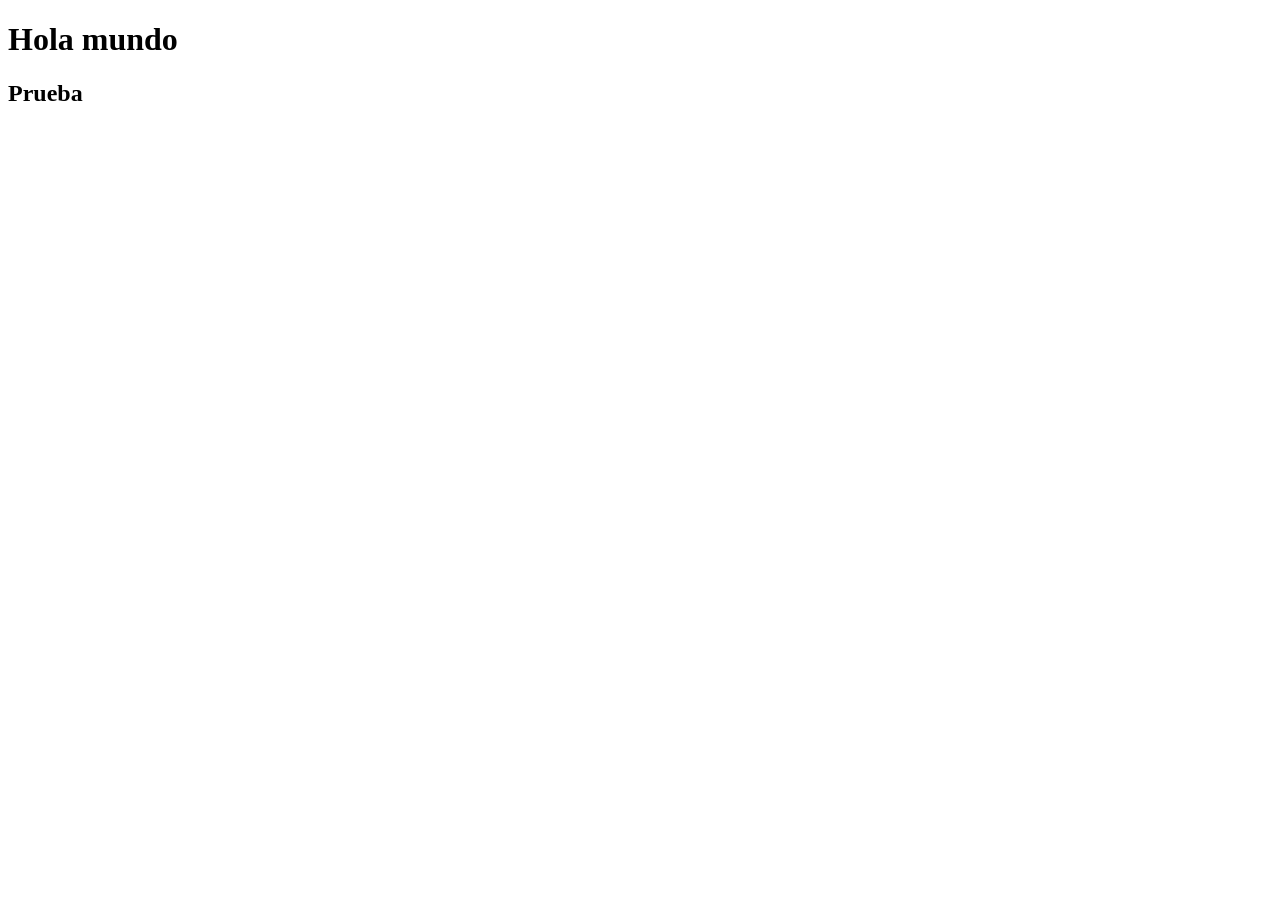
==== index.html @ 8907cee0 "Inicio: Prueba 1" ====
<!DOCTYPE html>
<html lang="en">
<head>
    <meta charset="UTF-8">
    <meta name="viewport" content="width=device-width, initial-scale=1.0">
    <title>Little Riders | Inicio</title>
</head>
<body>
    <h1>Hola mundo</h1>
    <h2>Prueba</h2>
</body>
</html>
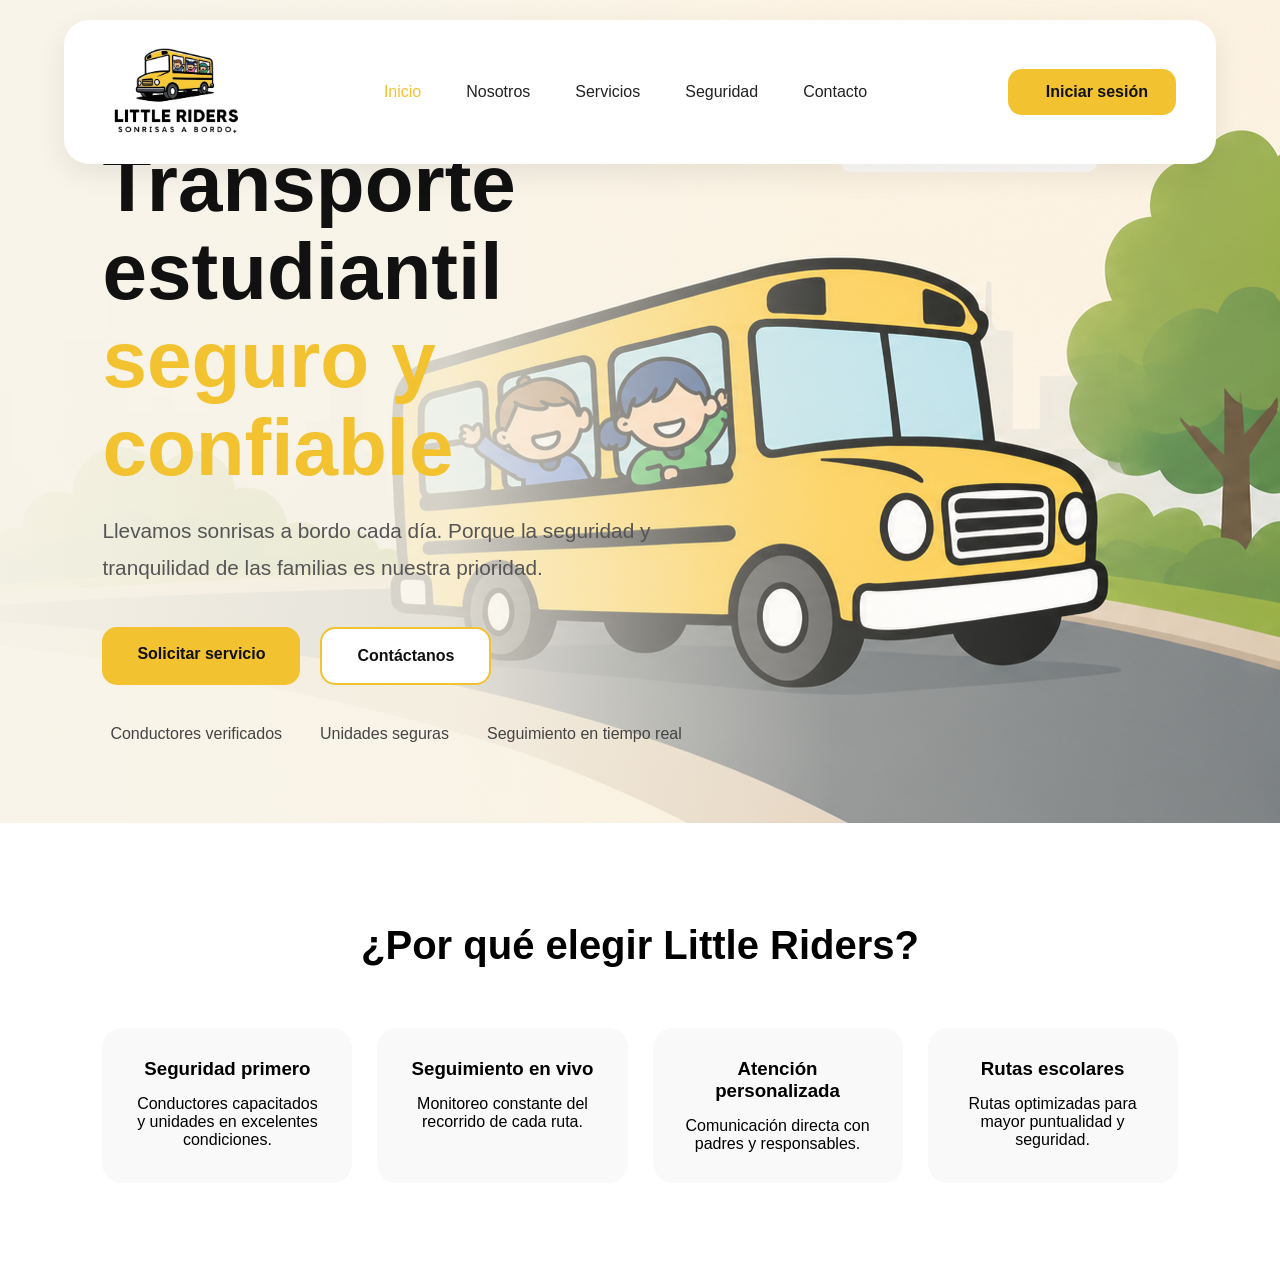
==== commit c8174777: "Prototipo Inicial: Se comienza a trabajar en la base del proyecto" ====
--- a/index.html
+++ b/index.html
@@ -1,12 +1,164 @@
 <!DOCTYPE html>
-<html lang="en">
+<html lang="es">
+
 <head>
     <meta charset="UTF-8">
     <meta name="viewport" content="width=device-width, initial-scale=1.0">
+
+    <meta name="description"
+        content="Little Riders es una aplicación web creada exclusivamente para que puedas acompañar a tus pequeños en cada ruta, directamente desde tu dispositivo.">
+    <meta name="keywords"
+        content="Transporte Costa Rica, Niños, transporte de niños, busetas de niños, microbus, transporte de estudiantes, estudiantes, escuelas, Little Riders">
+    <meta name="author" content="Little Riders">
+
+
+    <link rel="stylesheet" href="css/styleIndex.css">
     <title>Little Riders | Inicio</title>
 </head>
+
 <body>
-    <h1>Hola mundo</h1>
-    <h2>Prueba</h2>
+
+    <!-- HEADER - Parte Superior -->
+    <header>
+        <div class="logo">
+            <img src="img/logoPequeno.png" alt="Little Riders">
+        </div>
+
+        <nav>
+            <ul>
+                <li><a href="#" class="activo">Inicio</a></li>
+                <li><a href="#">Nosotros</a></li>
+                <li><a href="#">Servicios</a></li>
+                <li><a href="#">Seguridad</a></li>
+                <li><a href="#">Contacto</a></li>
+            </ul>
+        </nav>
+
+        <a href="login.html" class="btn-login">
+            <i class="fa-regular fa-user"></i>
+            Iniciar sesión
+        </a>
+
+    </header>
+
+
+    <!-- HERO - Parte Superior -->
+    <main>
+        <section class="hero">
+            <div class="hero-content">
+                <h1>
+                    Transporte estudiantil
+                    <span>seguro y confiable</span>
+                </h1>
+
+                <p>
+                    Llevamos sonrisas a bordo cada día.
+                    Porque la seguridad y tranquilidad
+                    de las familias es nuestra prioridad.
+                </p>
+
+                <div class="hero-buttons">
+                    <a href="#" class="btn-primary">
+                        Solicitar servicio
+                    </a>
+                    <a href="#" class="btn-secondary">
+                        Contáctanos
+                    </a>
+                </div>
+
+                <div class="hero-info">
+                    <span>
+                        <i class="fa-solid fa-shield"></i>
+                        Conductores verificados
+                    </span>
+
+                    <span>
+                        <i class="fa-solid fa-bus"></i>
+                        Unidades seguras
+                    </span>
+
+                    <span>
+                        <i class="fa-solid fa-location-dot"></i>
+                        Seguimiento en tiempo real
+                    </span>
+                </div>
+            </div>
+
+            <!-- HERO -->
+            
+
+        </section>
+
+        <!-- BENEFICIOS -->
+
+        <section class="features">
+
+            <h2>¿Por qué elegir Little Riders?</h2>
+
+            <div class="cards">
+
+                <div class="card">
+
+                    <i class="fa-solid fa-shield-halved"></i>
+
+                    <h3>Seguridad primero</h3>
+
+                    <p>
+                        Conductores capacitados y unidades
+                        en excelentes condiciones.
+                    </p>
+
+                </div>
+
+                <div class="card">
+
+                    <i class="fa-solid fa-location-dot"></i>
+
+                    <h3>Seguimiento en vivo</h3>
+
+                    <p>
+                        Monitoreo constante del recorrido
+                        de cada ruta.
+                    </p>
+
+                </div>
+
+                <div class="card">
+
+                    <i class="fa-solid fa-users"></i>
+
+                    <h3>Atención personalizada</h3>
+
+                    <p>
+                        Comunicación directa con padres
+                        y responsables.
+                    </p>
+
+                </div>
+
+                <div class="card">
+
+                    <i class="fa-solid fa-school"></i>
+
+                    <h3>Rutas escolares</h3>
+
+                    <p>
+                        Rutas optimizadas para mayor
+                        puntualidad y seguridad.
+                    </p>
+
+                </div>
+
+            </div>
+
+        </section>
+
+    </main>
+
+    <!-- FOOTER - PIE DE LA PAGINA -->
+    <footer>
+        <!-- contacto -->
+    </footer>
 </body>
+
 </html>
--- a/css/styleIndex.css
+++ b/css/styleIndex.css
@@ -0,0 +1,287 @@
+*{
+    margin:0;
+    padding:0;
+    box-sizing:border-box;
+}
+
+
+body{
+    font-family: "Poppins", sans-serif;
+    background:#f8f8f8;
+}
+
+html{
+    scroll-behavior:smooth;
+}
+
+
+
+/* =======================================
+HEADER - PARTE SUPERIOR
+========================================= */ 
+
+
+header{
+    position:fixed;
+
+    top:20px;
+    left:50%;
+
+    transform:translateX(-50%);
+
+    width:90%;
+    max-width:1400px;
+
+    background:white;
+
+    display:flex;
+    align-items:center;
+    justify-content:space-between;
+
+    padding:20px 40px;
+
+    border-radius:25px;
+
+    z-index:1000;
+
+    box-shadow:0 10px 30px rgba(0,0,0,.08);
+}
+
+.logo img{
+    height:100px;
+}
+
+nav ul{
+
+    display:flex;
+    list-style:none;
+    gap:45px;
+}
+
+nav a{
+
+    text-decoration:none;
+    color:#222;
+    font-weight:500;
+}
+
+.activo{
+
+    color:#f2c230;
+}
+
+
+.btn-login{
+
+    text-decoration:none;
+
+    background:#f2c230;
+
+    color:#111;
+
+    padding:14px 28px;
+
+    border-radius:14px;
+
+    font-weight:600;
+
+    display:flex;
+    align-items:center;
+    gap:10px;
+}
+
+/* =======================================
+HERO - PRIMERA VISTA
+========================================= */ 
+
+.hero{
+    min-height:80vh;
+    padding:140px 8% 80px;
+
+    background:
+        linear-gradient(
+            90deg,
+            rgba(248,244,233,0.96) 0%,
+            rgba(248,244,233,0.85) 35%,
+            rgba(248,244,233,0.25) 65%,
+            rgba(248,244,233,0.05) 100%
+        ),
+        url("../img/fondo1.png");
+
+    background-size: auto;
+    background-position:center right;
+    background-repeat:no-repeat;
+
+    display:flex;
+    align-items:center;
+}
+
+.hero-content{
+
+    max-width:600px;
+}
+
+.hero-content h1{
+
+    font-size:5rem;
+    line-height:1.1;
+
+    color:#111;
+
+    margin-bottom:20px;
+}
+
+.hero-content span{
+
+    display:block;
+
+    color:#f2c230;
+}
+
+.hero-content p{
+
+    font-size:1.3rem;
+    line-height:1.8;
+
+    color:#555;
+}
+
+.hero-buttons{
+
+    margin-top:40px;
+
+    display:flex;
+    gap:20px;
+}
+
+.btn-primary{
+
+    background:#f2c230;
+
+    color:#111;
+
+    text-decoration:none;
+
+    padding:18px 35px;
+
+    border-radius:15px;
+
+    font-weight:600;
+}
+
+.btn-secondary{
+
+    background:white;
+
+    border:2px solid #f2c230;
+
+    color:#111;
+
+    text-decoration:none;
+
+    padding:18px 35px;
+
+    border-radius:15px;
+
+    font-weight:600;
+}
+
+.hero-info{
+
+    margin-top:40px;
+
+    display:flex;
+    gap:30px;
+
+    flex-wrap:wrap;
+}
+
+.hero-info span{
+
+    display:flex;
+    align-items:center;
+    gap:8px;
+
+    color:#444;
+}
+
+
+.btn-primary,
+.btn-secondary,
+.btn-login{
+    transition: all .3s ease;
+}
+
+.btn-primary:hover,
+.btn-login:hover{
+    transform: translateY(-5px);
+    box-shadow: 0 12px 25px rgba(242,194,48,.45);
+    background:#ffd447;
+}
+
+.btn-secondary:hover{
+    transform: translateY(-5px);
+    background:#f2c230;
+    color:#111;
+    box-shadow: 0 12px 25px rgba(242,194,48,.35);
+}
+
+/* =======================================
+BENEFICIOS MAIN
+========================================= */ 
+
+.features{
+
+    background:white;
+
+    padding:100px 8%;
+}
+
+.features h2{
+
+    text-align:center;
+
+    font-size:2.5rem;
+
+    margin-bottom:60px;
+}
+
+.cards{
+
+    display:grid;
+
+    grid-template-columns:repeat(4,1fr);
+
+    gap:25px;
+}
+
+.card{
+
+    background:#f9f9f9;
+
+    border-radius:20px;
+
+    padding:30px;
+
+    text-align:center;
+}
+
+.card i{
+
+    font-size:2rem;
+
+    color:#f2c230;
+
+    margin-bottom:20px;
+}
+
+.card h3{
+
+    margin-bottom:15px;
+}
+
+
+
+/* =======================================
+TARJETAS BENE
+========================================= */ 
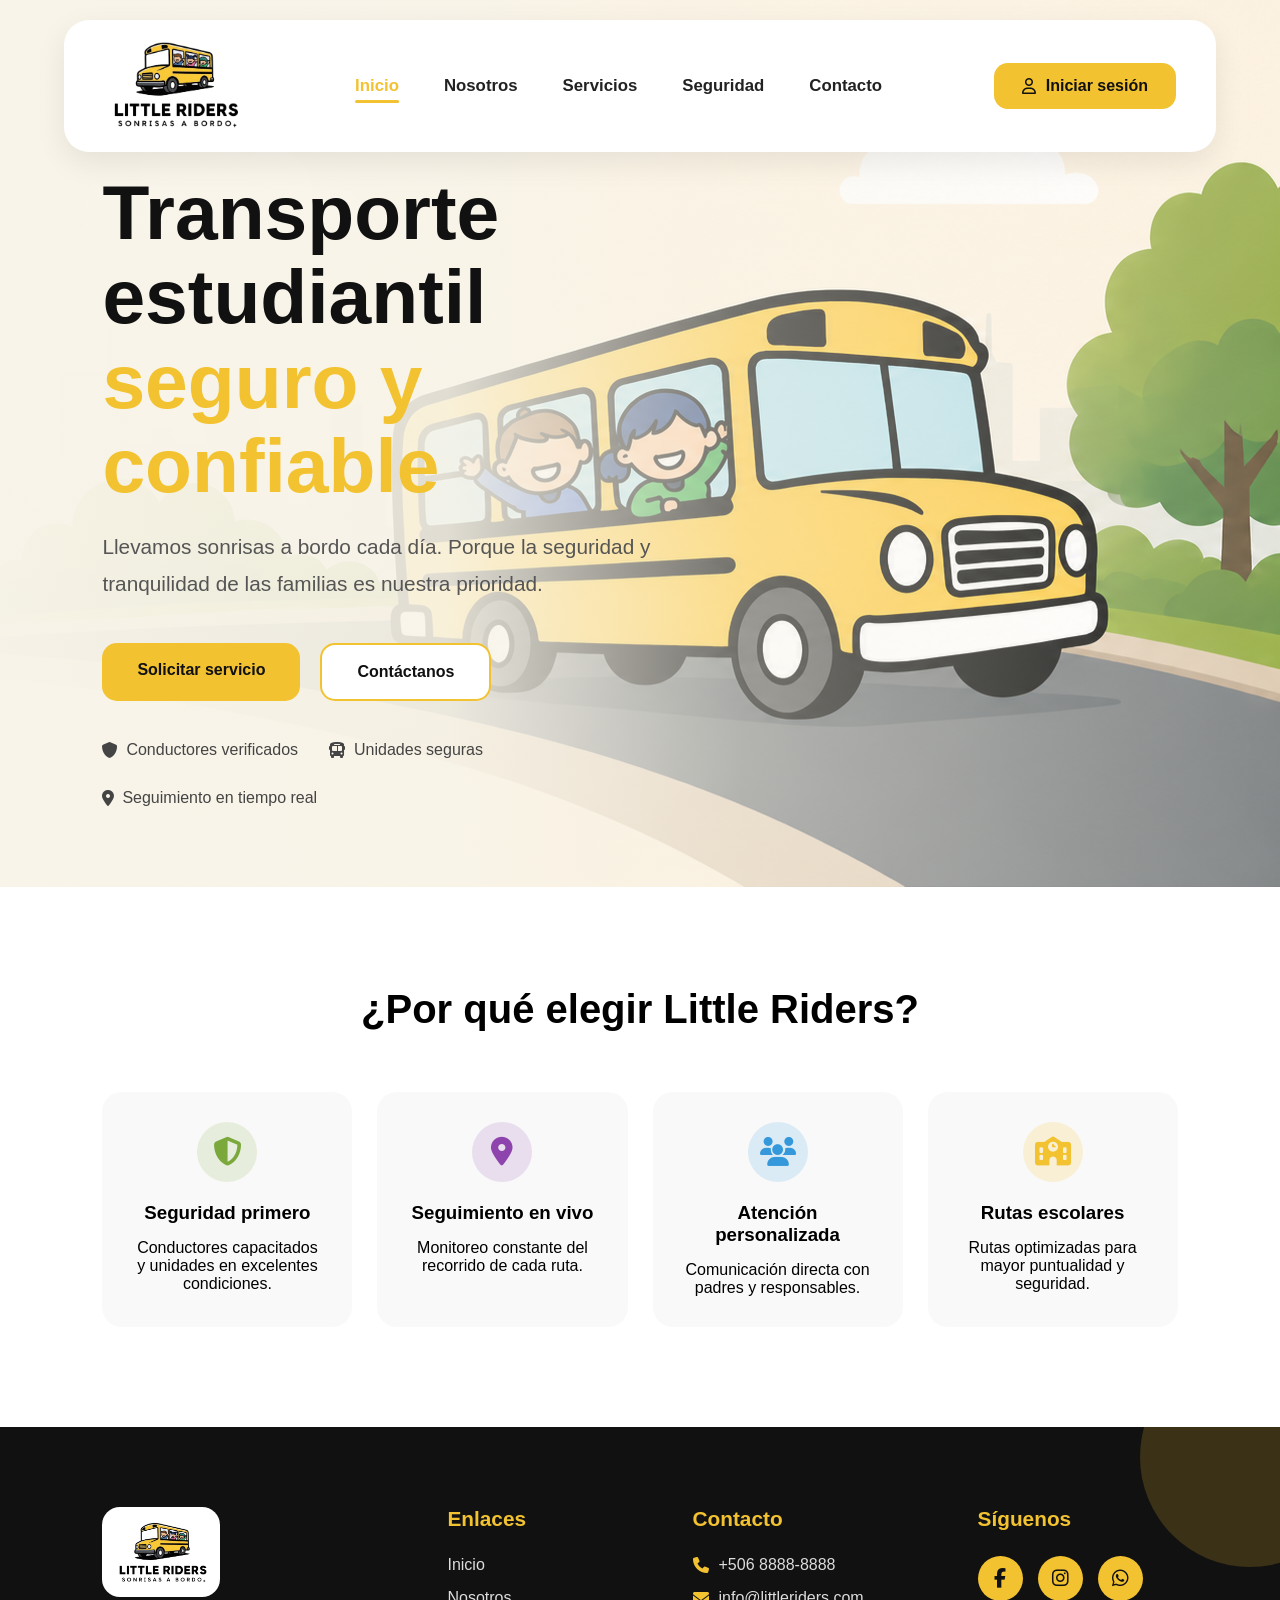
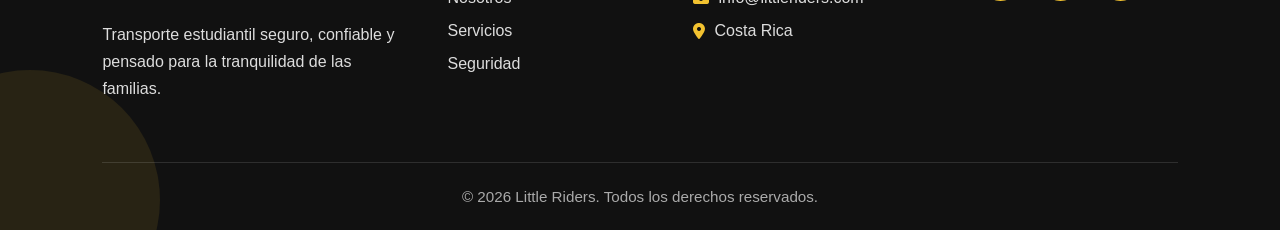
==== commit 1220b6aa: "Mejora Apariencia Inicio: Se hace una mejora de apariencia y se corrige el fondo." ====
--- a/index.html
+++ b/index.html
@@ -11,7 +11,7 @@
         content="Transporte Costa Rica, Niños, transporte de niños, busetas de niños, microbus, transporte de estudiantes, estudiantes, escuelas, Little Riders">
     <meta name="author" content="Little Riders">
 
-
+    <link rel="stylesheet" href="https://cdnjs.cloudflare.com/ajax/libs/font-awesome/6.5.1/css/all.min.css"> 
     <link rel="stylesheet" href="css/styleIndex.css">
     <title>Little Riders | Inicio</title>
 </head>
@@ -30,7 +30,7 @@
                 <li><a href="#">Nosotros</a></li>
                 <li><a href="#">Servicios</a></li>
                 <li><a href="#">Seguridad</a></li>
-                <li><a href="#">Contacto</a></li>
+                <li><a href="#contacto">Contacto</a></li>
             </ul>
         </nav>
 
@@ -61,7 +61,7 @@
                     <a href="#" class="btn-primary">
                         Solicitar servicio
                     </a>
-                    <a href="#" class="btn-secondary">
+                    <a href="#contacto" class="btn-secondary">
                         Contáctanos
                     </a>
                 </div>
@@ -82,14 +82,12 @@
                         Seguimiento en tiempo real
                     </span>
                 </div>
-            </div>
-
-            <!-- HERO -->
-            
-
+            </div> 
         </section>
 
-        <!-- BENEFICIOS -->
+
+
+        <!-- BENEFICIOS - COMO FUNCIONA -->
 
         <section class="features">
 
@@ -156,9 +154,76 @@
     </main>
 
     <!-- FOOTER - PIE DE LA PAGINA -->
-    <footer>
-        <!-- contacto -->
+    <footer class="footer" id="contacto">
+
+        <div class="footer-content">
+
+            <div class="footer-col footer-brand">
+                <img src="img/logoPequeno.png" alt="Little Riders">
+
+                <p>
+                    Transporte estudiantil seguro, confiable y pensado
+                    para la tranquilidad de las familias.
+                </p>
+            </div>
+
+            <div class="footer-col">
+                <h3>Enlaces</h3>
+
+                <ul>
+                    <li><a href="#">Inicio</a></li>
+                    <li><a href="#">Nosotros</a></li>
+                    <li><a href="#">Servicios</a></li>
+                    <li><a href="#">Seguridad</a></li>
+                </ul>
+            </div>
+
+            <div class="footer-col">
+                <h3>Contacto</h3>
+
+                <ul>
+                    <li>
+                        <i class="fa-solid fa-phone"></i>
+                        +506 8888-8888
+                    </li>
+
+                    <li>
+                        <i class="fa-solid fa-envelope"></i>
+                        info@littleriders.com
+                    </li>
+
+                    <li>
+                        <i class="fa-solid fa-location-dot"></i>
+                        Costa Rica
+                    </li>
+                </ul>
+            </div>
+
+            <div class="footer-col">
+                <h3>Síguenos</h3>
+
+                <div class="social-links">
+                    <a href="#">
+                        <i class="fa-brands fa-facebook-f"></i>
+                    </a>
+
+                    <a href="#">
+                        <i class="fa-brands fa-instagram"></i>
+                    </a>
+
+                    <a href="#">
+                        <i class="fa-brands fa-whatsapp"></i>
+                    </a>
+                </div>
+            </div>
+        </div>
+        <div class="footer-bottom">
+            <p>
+                © 2026 Little Riders. Todos los derechos reservados.
+            </p>
+        </div>
     </footer>
+
 </body>
 
 </html>
--- a/css/styleIndex.css
+++ b/css/styleIndex.css
@@ -1,3 +1,7 @@
+/* =======================================
+SISTEMA
+========================================= */ 
+
 *{
     margin:0;
     padding:0;
@@ -38,7 +42,7 @@
     align-items:center;
     justify-content:space-between;
 
-    padding:20px 40px;
+    padding:14px 40px;
 
     border-radius:25px;
 
@@ -59,10 +63,29 @@
 }
 
 nav a{
-
+    position: relative;
     text-decoration:none;
     color:#222;
-    font-weight:500;
+    font-weight:600;
+    font-size: 1.05rem;
+    transition: color .3s ease;
+}
+
+nav a::after {
+    content: "";
+
+    position: absolute;
+    left: 50%;
+    bottom: -8px;
+
+    width: 0;
+    height: 3px;
+
+    background: #f2c230;
+    border-radius: 20px;
+
+    transform: translateX(-50%);
+    transition: width .3s ease;
 }
 
 .activo{
@@ -70,6 +93,21 @@
     color:#f2c230;
 }
 
+nav a:hover {
+    color: #f2c230;
+}
+
+nav a:hover::after {
+    width: 100%;
+}
+
+nav a.activo {
+    color: #f2c230;
+}
+
+nav a.activo::after {
+    width: 100%;
+}
 
 .btn-login{
 
@@ -94,36 +132,37 @@
 HERO - PRIMERA VISTA
 ========================================= */ 
 
-.hero{
-    min-height:80vh;
-    padding:140px 8% 80px;
+.hero {
+    min-height: 80vh;
+    padding: 170px 8% 80px;
 
     background:
         linear-gradient(
             90deg,
-            rgba(248,244,233,0.96) 0%,
-            rgba(248,244,233,0.85) 35%,
-            rgba(248,244,233,0.25) 65%,
-            rgba(248,244,233,0.05) 100%
+            rgba(248, 244, 233, 0.98) 0%,
+            rgba(248, 244, 233, 0.90) 35%,
+            rgba(248, 244, 233, 0.45) 58%,
+            rgba(248, 244, 233, 0.10) 100%
         ),
         url("../img/fondo1.png");
 
-    background-size: auto;
-    background-position:center right;
-    background-repeat:no-repeat;
-
-    display:flex;
-    align-items:center;
+    background-size: cover;
+    background-position: center right;
+    background-repeat: no-repeat;
+
+    display: flex;
+    align-items: center;
 }
 
 .hero-content{
-
-    max-width:600px;
+    max-width:620px;
+    position: relative;
+    z-index: 2;
 }
 
 .hero-content h1{
 
-    font-size:5rem;
+    font-size:4.8rem;
     line-height:1.1;
 
     color:#111;
@@ -144,6 +183,7 @@
     line-height:1.8;
 
     color:#555;
+    max-width: 560px;
 }
 
 .hero-buttons{
@@ -266,22 +306,251 @@
     text-align:center;
 }
 
+.card h3{
+
+    margin-bottom:15px;
+}
+
+/* 
+iconos de tarjetas de little riders
+*/ 
 .card i{
 
-    font-size:2rem;
-
-    color:#f2c230;
-
-    margin-bottom:20px;
-}
-
-.card h3{
-
-    margin-bottom:15px;
+    width: 60px;
+    height: 60px;
+
+    border-radius: 50%;
+
+    display: flex;
+    align-items: center;
+    justify-content: center;
+    
+    font-size: 1.8rem;
+    margin: 0 auto 20px;
+}
+
+.card:nth-child(1) i {
+    color: #7aa83b;
+    background: rgba(122, 168, 59, 0.15);
+}
+
+.card:nth-child(2) i {
+    color: #8e44ad;
+    background: rgba(142, 68, 173, 0.15);
+}
+
+.card:nth-child(3) i {
+    color: #3498db;
+    background: rgba(52, 152, 219, 0.15);
+}
+
+.card:nth-child(4) i {
+    color: #f2c230;
+    background: rgba(242, 194, 48, 0.18);
 }
 
 
 
 /* =======================================
-TARJETAS BENE
+FOOTER
 ========================================= */ 
+
+.footer {
+    background: #111;
+    color: white;
+
+    padding: 80px 8% 25px;
+
+    position: relative;
+    overflow: hidden;
+}
+
+.footer::before {
+    content: "";
+
+    position: absolute;
+    top: -80px;
+    right: -80px;
+
+    width: 220px;
+    height: 220px;
+
+    background: rgba(242, 194, 48, 0.18);
+
+    border-radius: 50%;
+}
+
+.footer::after {
+    content: "";
+
+    position: absolute;
+    bottom: -100px;
+    left: -100px;
+
+    width: 260px;
+    height: 260px;
+
+    background: rgba(242, 194, 48, 0.10);
+
+    border-radius: 50%;
+}
+
+.footer-content {
+    position: relative;
+    z-index: 2;
+
+    display: grid;
+    grid-template-columns: 1.5fr 1fr 1.2fr 1fr;
+
+    gap: 45px;
+}
+
+.footer-col h3 {
+    font-size: 1.3rem;
+
+    margin-bottom: 25px;
+
+    color: #f2c230;
+}
+
+.footer-brand img {
+    height: 90px;
+
+    background: white;
+
+    padding: 10px;
+
+    border-radius: 18px;
+
+    margin-bottom: 20px;
+}
+
+.footer-brand p {
+    color: #ddd;
+
+    line-height: 1.7;
+
+    max-width: 330px;
+}
+
+.footer-col ul {
+    list-style: none;
+}
+
+.footer-col ul li {
+    margin-bottom: 15px;
+
+    color: #ddd;
+
+    display: flex;
+    align-items: center;
+    gap: 10px;
+}
+
+.footer-col ul li i {
+    color: #f2c230;
+}
+
+.footer-col ul li a {
+    text-decoration: none;
+
+    color: #ddd;
+
+    transition: color .3s ease, padding-left .3s ease;
+}
+
+.footer-col ul li a:hover {
+    color: #f2c230;
+
+    padding-left: 8px;
+}
+
+
+/* 
+LINKS E ICONOS DE REDES SOCIALES
+*/ 
+
+.social-links {
+    display: flex;
+    gap: 15px;
+}
+
+.social-links a {
+    width: 45px;
+    height: 45px;
+
+    border-radius: 50%;
+
+    background: #f2c230;
+
+    color: #111;
+
+    display: flex;
+    align-items: center;
+    justify-content: center;
+
+    text-decoration: none;
+
+    font-size: 1.2rem;
+
+    transition: transform .3s ease, box-shadow .3s ease, background .3s ease;
+}
+
+.social-links a:hover {
+    transform: translateY(-6px);
+
+    background: #ffd447;
+
+    box-shadow: 0 12px 25px rgba(242, 194, 48, .35);
+}
+
+.footer-bottom {
+    position: relative;
+    z-index: 2;
+
+    margin-top: 60px;
+    padding-top: 25px;
+
+    border-top: 1px solid rgba(255,255,255,.12);
+
+    text-align: center;
+}
+
+.footer-bottom p {
+    color: #aaa;
+
+    font-size: .95rem;
+}
+
+/* 
+PARA QUE SEA RESPONSIVO
+*/ 
+
+@media (max-width: 1000px) {
+
+    .footer-content {
+        grid-template-columns: repeat(2, 1fr);
+    }
+
+}
+
+@media (max-width: 600px) {
+
+    .footer {
+        padding: 70px 6% 25px;
+    }
+
+    .footer-content {
+        grid-template-columns: 1fr;
+        gap: 35px;
+    }
+
+    .footer-brand img {
+        height: 75px;
+    }
+
+    .footer-col h3 {
+        margin-bottom: 18px;
+    }
+
+}
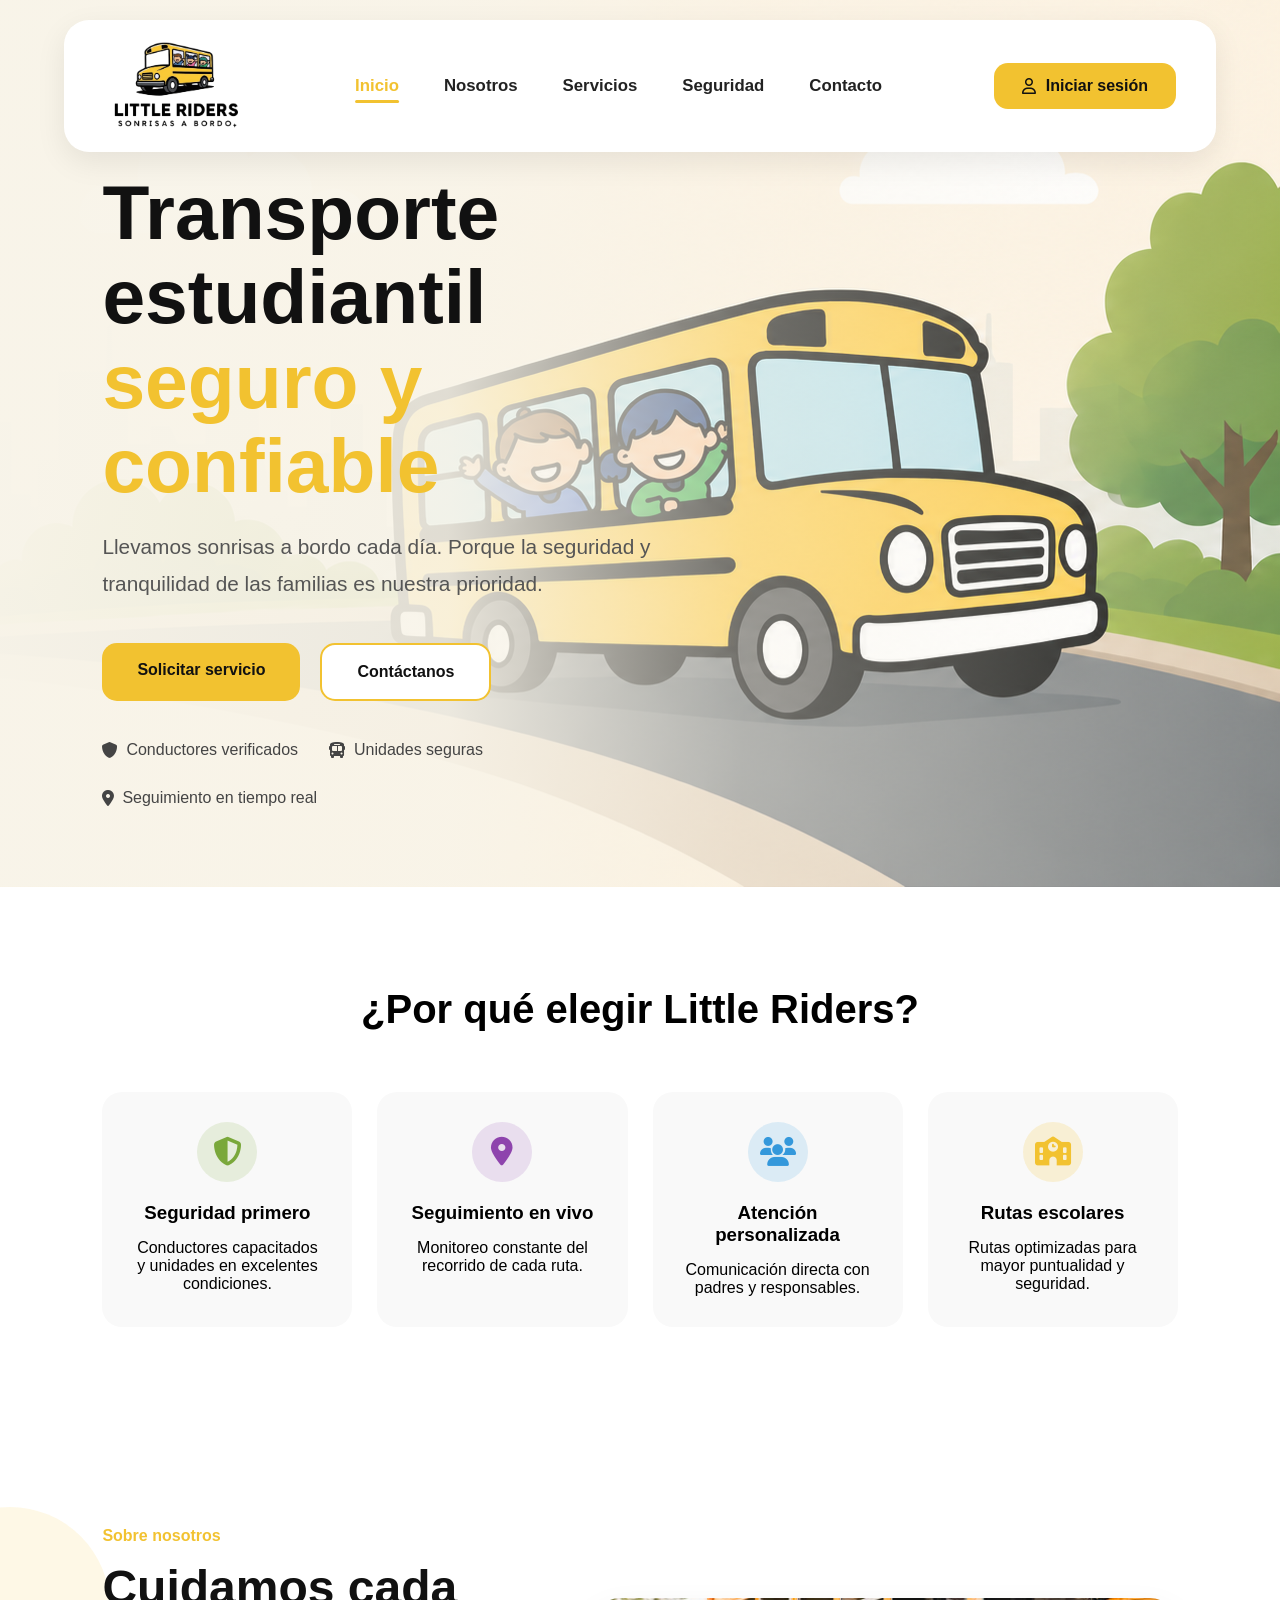
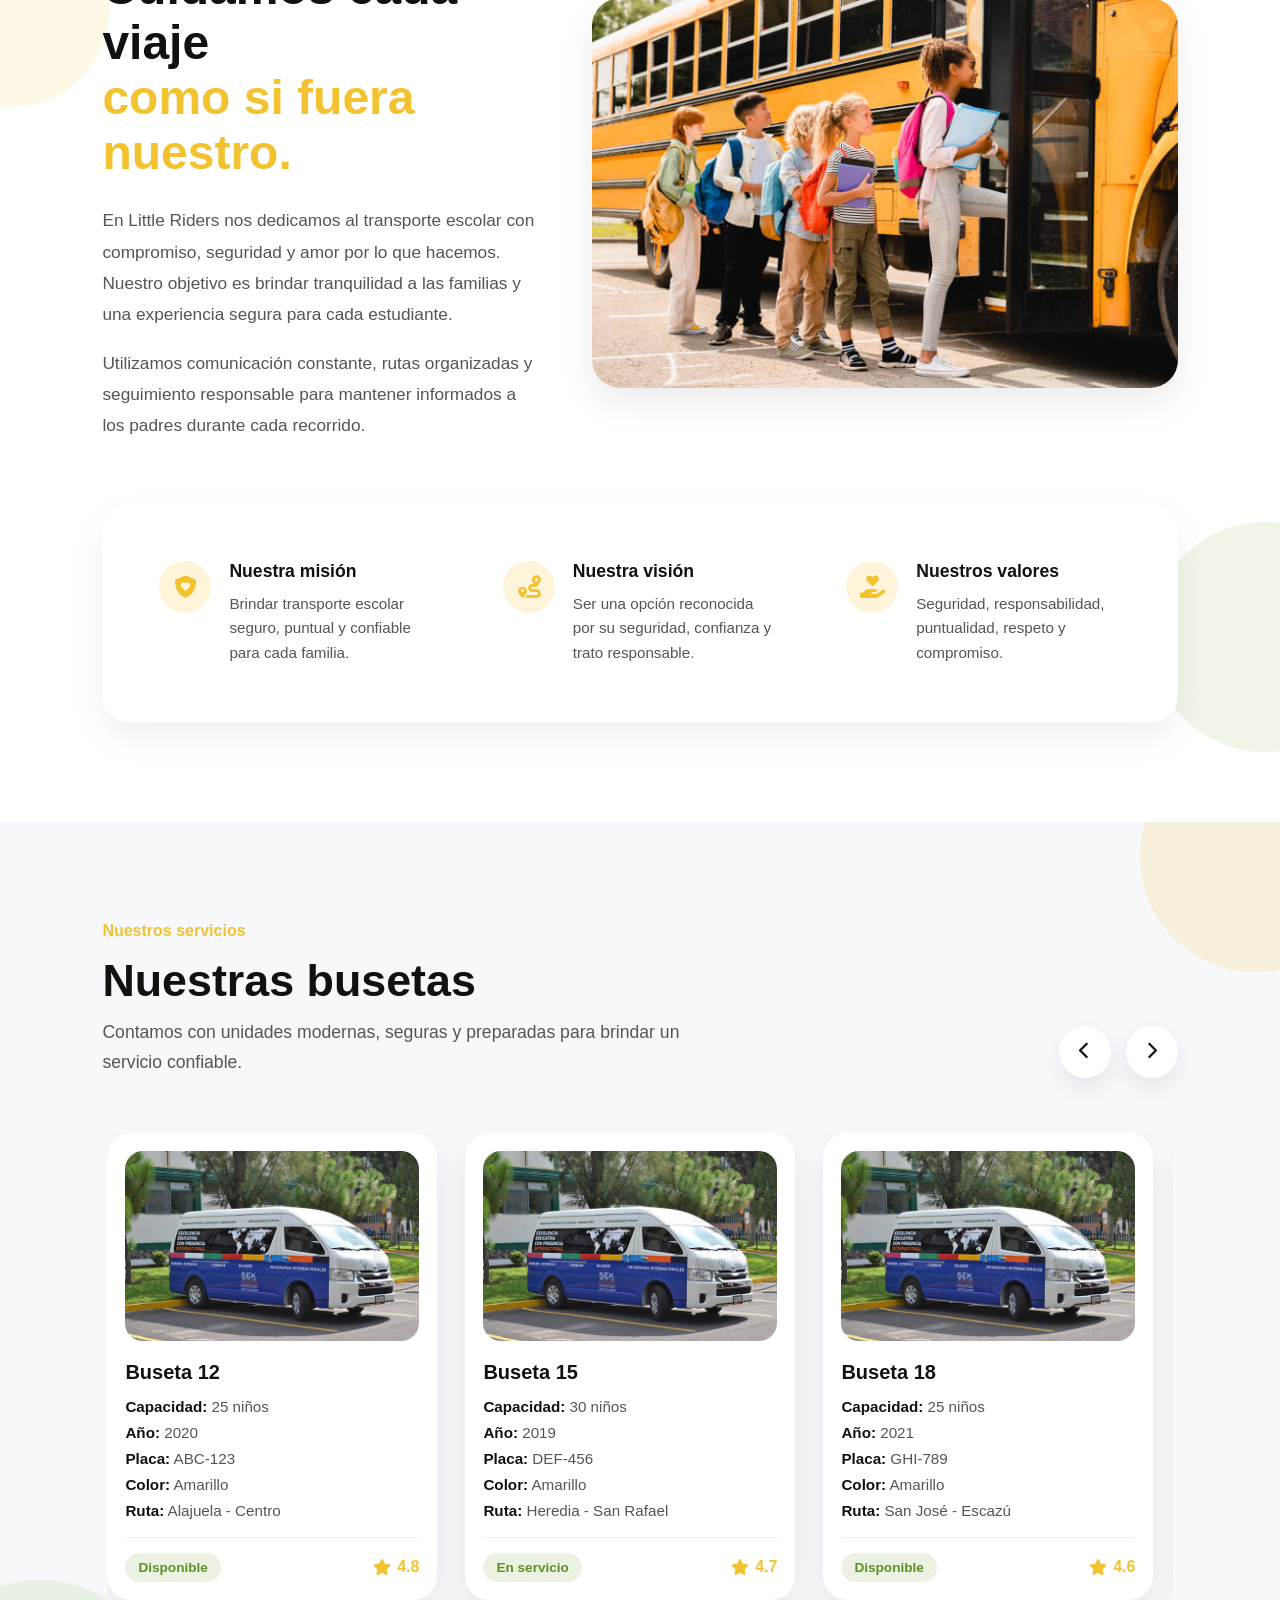
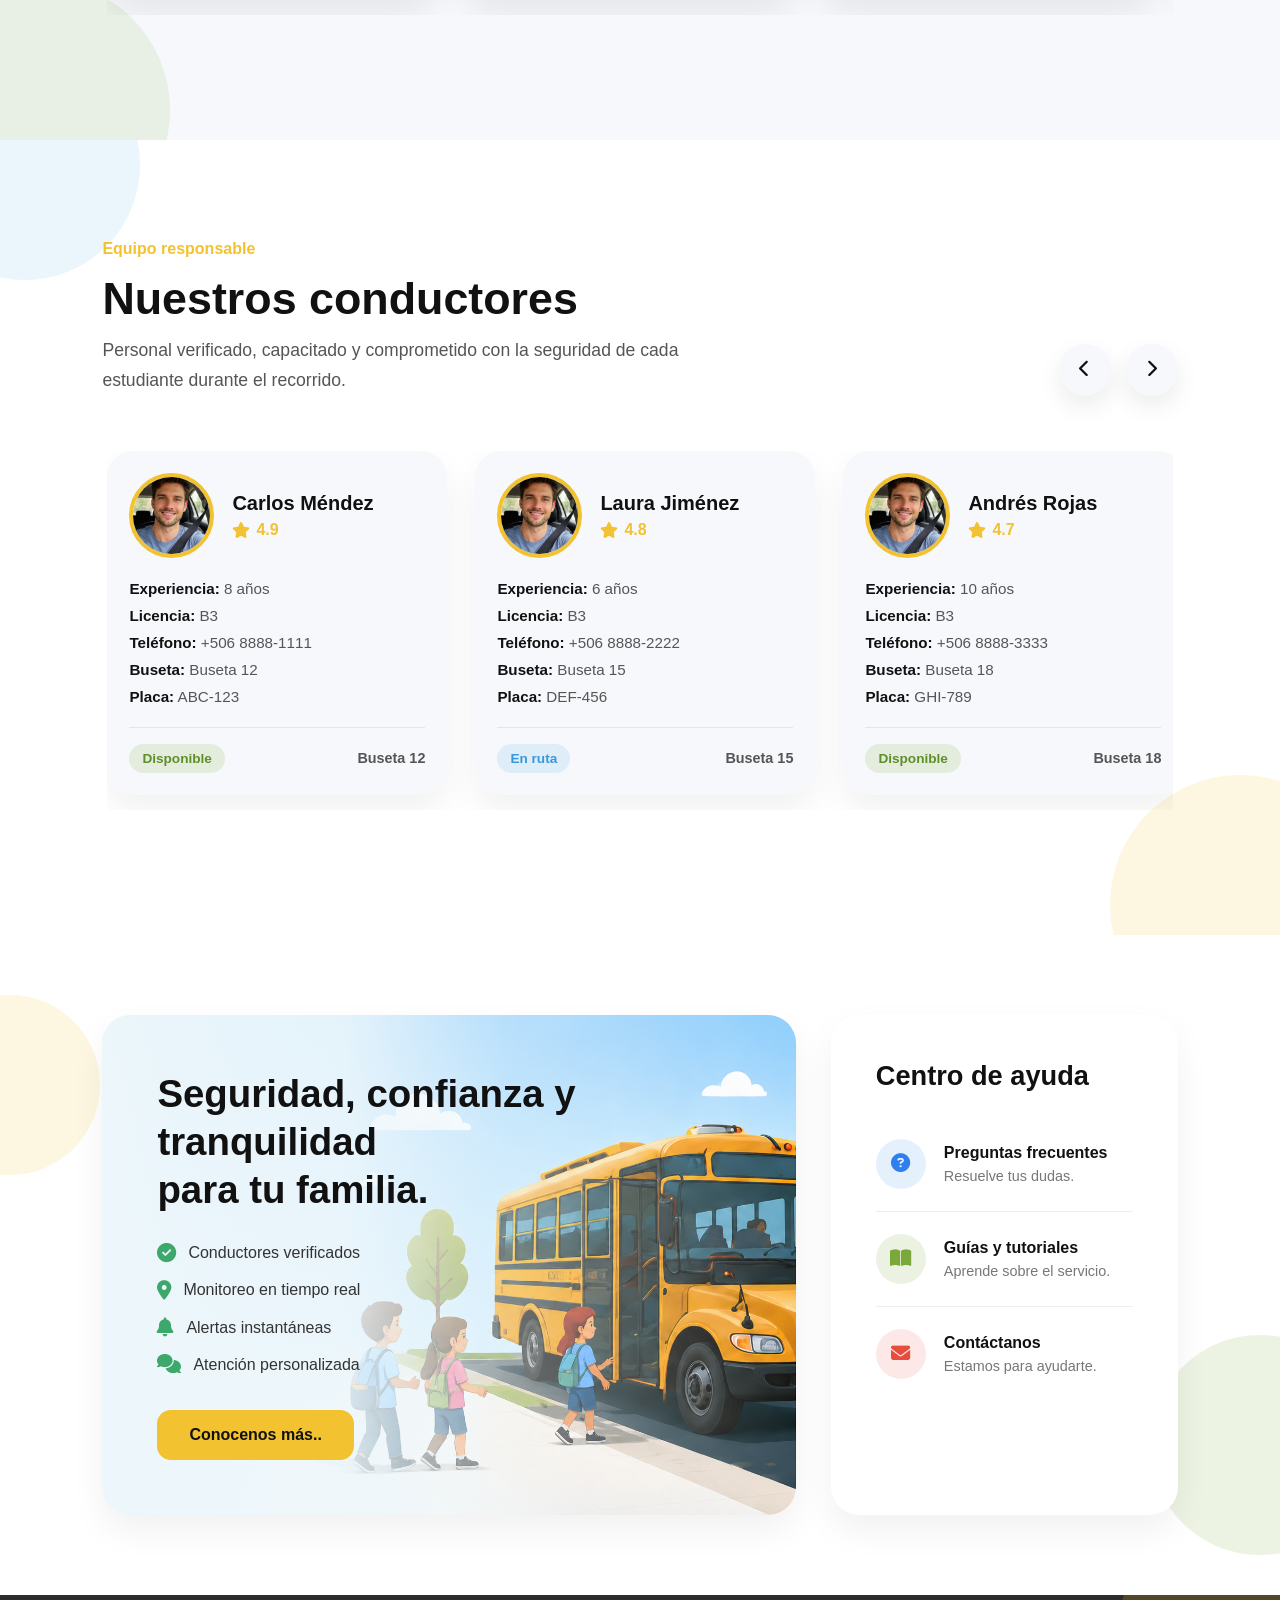
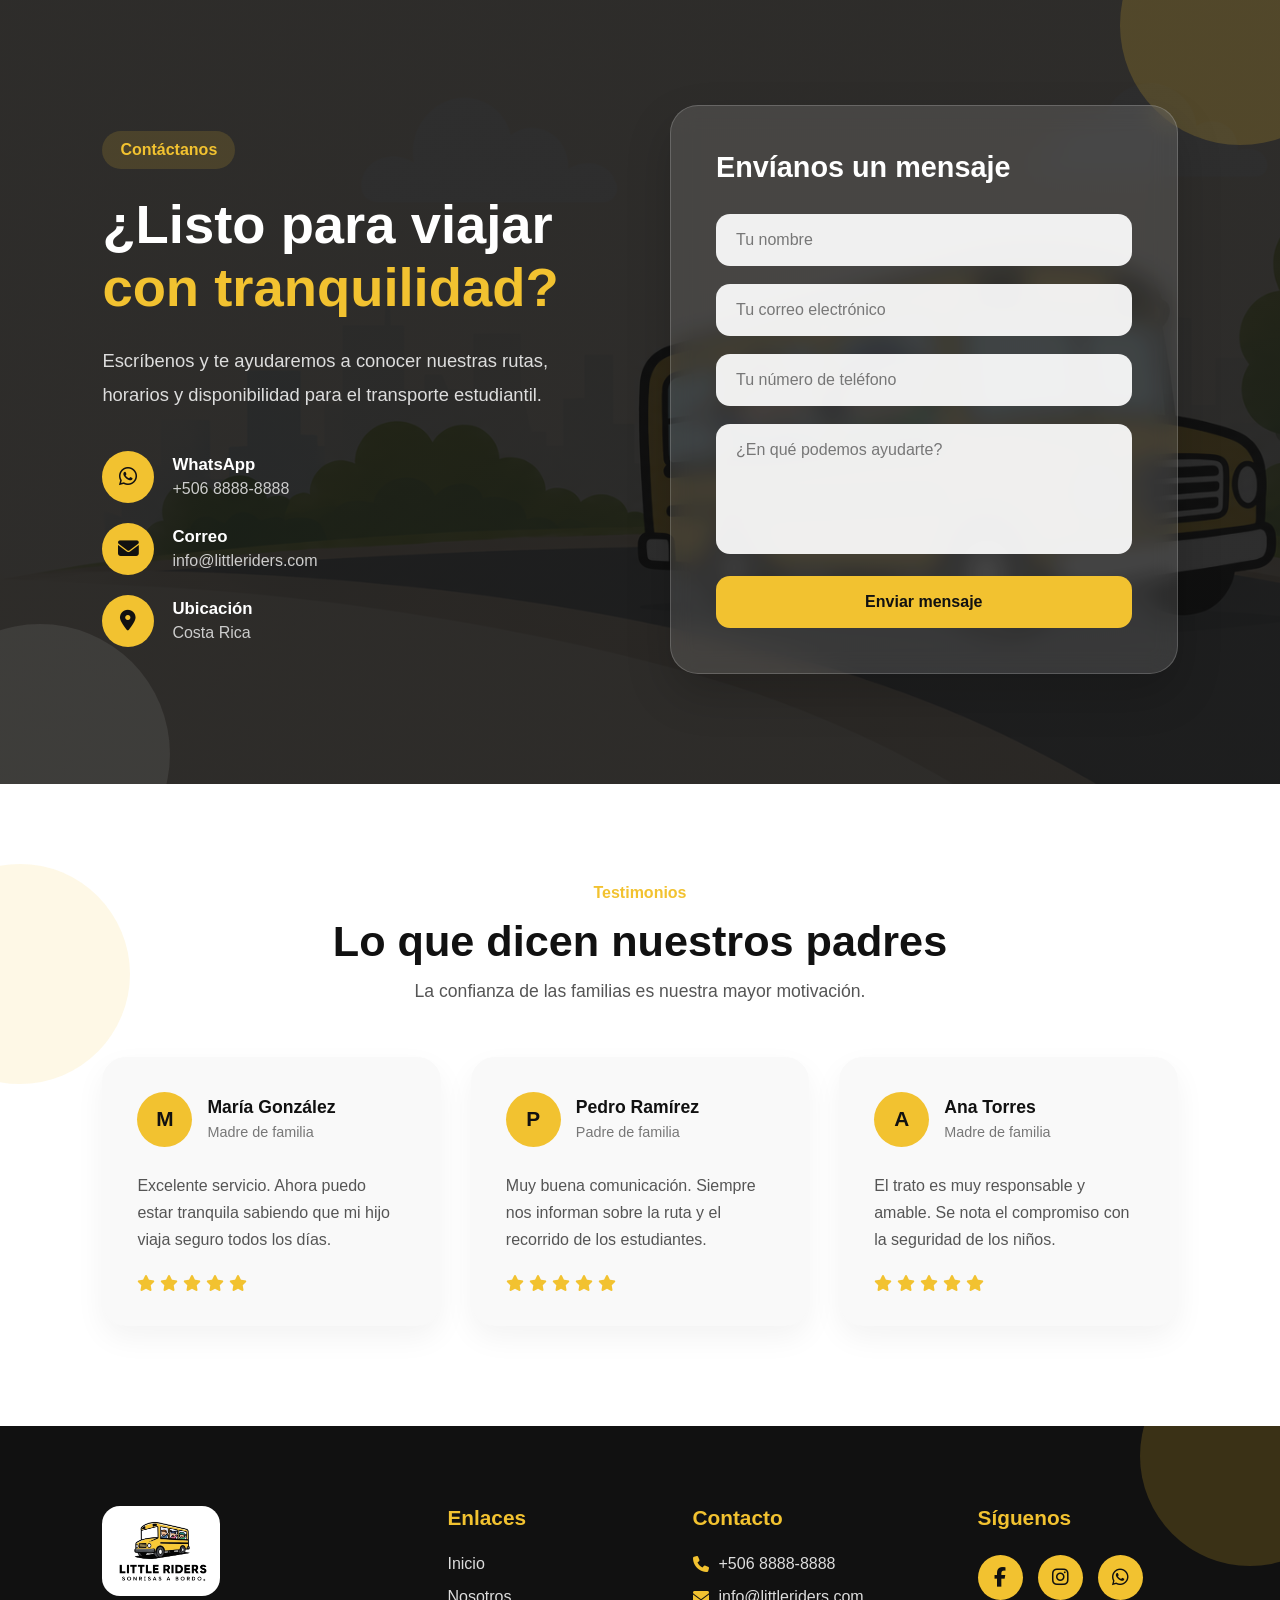
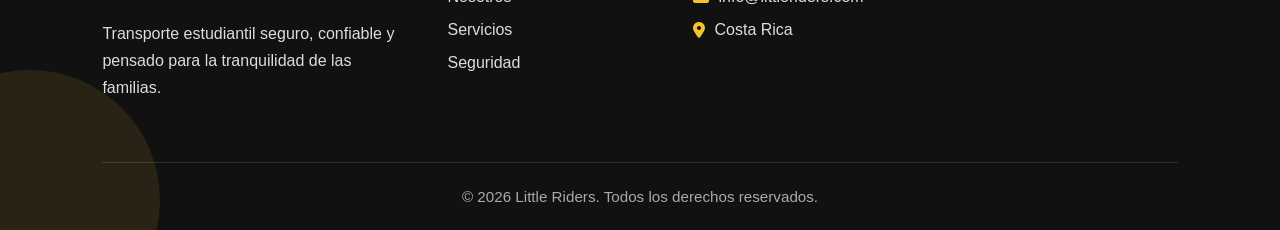
==== commit 83891704: "Se termina la pagina de inicio: Se termina el diseño de la pagina de inicio. Se agregan imagenes y s" ====
--- a/index.html
+++ b/index.html
@@ -11,7 +11,7 @@
         content="Transporte Costa Rica, Niños, transporte de niños, busetas de niños, microbus, transporte de estudiantes, estudiantes, escuelas, Little Riders">
     <meta name="author" content="Little Riders">
 
-    <link rel="stylesheet" href="https://cdnjs.cloudflare.com/ajax/libs/font-awesome/6.5.1/css/all.min.css"> 
+    <link rel="stylesheet" href="https://cdnjs.cloudflare.com/ajax/libs/font-awesome/6.5.1/css/all.min.css">
     <link rel="stylesheet" href="css/styleIndex.css">
     <title>Little Riders | Inicio</title>
 </head>
@@ -27,9 +27,9 @@
         <nav>
             <ul>
                 <li><a href="#" class="activo">Inicio</a></li>
-                <li><a href="#">Nosotros</a></li>
-                <li><a href="#">Servicios</a></li>
-                <li><a href="#">Seguridad</a></li>
+                <li><a href="#nosotros">Nosotros</a></li>
+                <li><a href="#servicios">Servicios</a></li>
+                <li><a href="#seg">Seguridad</a></li>
                 <li><a href="#contacto">Contacto</a></li>
             </ul>
         </nav>
@@ -61,7 +61,7 @@
                     <a href="#" class="btn-primary">
                         Solicitar servicio
                     </a>
-                    <a href="#contacto" class="btn-secondary">
+                    <a href="#formulario-contacto" class="btn-secondary">
                         Contáctanos
                     </a>
                 </div>
@@ -82,9 +82,8 @@
                         Seguimiento en tiempo real
                     </span>
                 </div>
-            </div> 
-        </section>
-
+            </div>
+        </section>
 
 
         <!-- BENEFICIOS - COMO FUNCIONA -->
@@ -150,6 +149,433 @@
             </div>
 
         </section>
+
+
+        <!-- SOBRE NOSOTROS -->
+        <section class="about-section" id="nosotros">
+
+            <div class="about-container">
+
+                <div class="about-top">
+
+                    <div class="about-text">
+                        <span class="section-tag">Sobre nosotros</span>
+
+                        <h2>
+                            Cuidamos cada viaje
+                            <span>como si fuera nuestro.</span>
+                        </h2>
+
+                        <p>
+                            En Little Riders nos dedicamos al transporte escolar
+                            con compromiso, seguridad y amor por lo que hacemos.
+                            Nuestro objetivo es brindar tranquilidad a las familias
+                            y una experiencia segura para cada estudiante.
+                        </p>
+
+                        <p>
+                            Utilizamos comunicación constante, rutas organizadas
+                            y seguimiento responsable para mantener informados
+                            a los padres durante cada recorrido.
+                        </p>
+                    </div>
+
+                    <div class="about-image">
+                        <img src="img/sobreNosotros.png" alt="Estudiantes abordando el bus escolar">
+                    </div>
+
+                </div>
+
+                <div class="about-cards">
+
+                    <div class="about-card">
+                        <i class="fa-solid fa-shield-heart"></i>
+
+                        <div>
+                            <h3>Nuestra misión</h3>
+                            <p>
+                                Brindar transporte escolar seguro, puntual
+                                y confiable para cada familia.
+                            </p>
+                        </div>
+                    </div>
+
+                    <div class="about-card">
+                        <i class="fa-solid fa-route"></i>
+
+                        <div>
+                            <h3>Nuestra visión</h3>
+                            <p>
+                                Ser una opción reconocida por su seguridad,
+                                confianza y trato responsable.
+                            </p>
+                        </div>
+                    </div>
+
+                    <div class="about-card">
+                        <i class="fa-solid fa-hand-holding-heart"></i>
+
+                        <div>
+                            <h3>Nuestros valores</h3>
+                            <p>
+                                Seguridad, responsabilidad, puntualidad,
+                                respeto y compromiso.
+                            </p>
+                        </div>
+                    </div>
+
+                </div>
+
+            </div>
+
+        </section>
+
+
+        <!-- SERVICIOS / BUSETAS -->
+        <section class="vehicles-section" id="servicios">
+
+            <div class="vehicles-container">
+
+                <div class="vehicles-header">
+                    <div>
+                        <span class="section-tag">Nuestros servicios</span>
+
+                        <h2>Nuestras busetas</h2>
+
+                        <p>
+                            Contamos con unidades modernas, seguras y preparadas
+                            para brindar un servicio confiable.
+                        </p>
+                    </div>
+
+                    <div class="vehicles-controls">
+                        <button class="vehicle-btn" id="btnPrev">
+                            <i class="fa-solid fa-chevron-left"></i>
+                        </button>
+
+                        <button class="vehicle-btn" id="btnNext">
+                            <i class="fa-solid fa-chevron-right"></i>
+                        </button>
+                    </div>
+                </div>
+
+                <div class="vehicles-wrapper">
+
+                    <div class="vehicles-track" id="vehiclesTrack">
+                        <!-- Las busetas se cargan con JS -->
+                    </div>
+
+                </div>
+
+            </div>
+
+        </section>
+
+
+        <!-- CONDUCTORES -->
+        <section class="drivers-section" id="conductores">
+
+            <div class="drivers-container">
+
+                <div class="drivers-header">
+                    <div>
+                        <span class="section-tag">Equipo responsable</span>
+
+                        <h2>Nuestros conductores</h2>
+
+                        <p>
+                            Personal verificado, capacitado y comprometido con
+                            la seguridad de cada estudiante durante el recorrido.
+                        </p>
+                    </div>
+
+                    <div class="drivers-controls">
+                        <button class="driver-btn" id="btnDriverPrev">
+                            <i class="fa-solid fa-chevron-left"></i>
+                        </button>
+
+                        <button class="driver-btn" id="btnDriverNext">
+                            <i class="fa-solid fa-chevron-right"></i>
+                        </button>
+                    </div>
+                </div>
+
+                <div class="drivers-wrapper">
+
+                    <div class="drivers-track" id="driversTrack">
+                        <!-- Los conductores se cargan con JS -->
+                    </div>
+
+                </div>
+
+            </div>
+
+        </section>
+
+
+
+
+
+        <!-- SEGURIDAD / AYUDA -->
+        <section class="support-section" id="seg">
+
+            <div class="support-container">
+
+                <div class="security-box">
+
+                    <div class="security-content">
+                        <h2>
+                            Seguridad, confianza y tranquilidad
+                            <span>para tu familia.</span>
+                        </h2>
+
+                        <ul>
+                            <li>
+                                <i class="fa-solid fa-circle-check"></i>
+                                Conductores verificados
+                            </li>
+
+                            <li>
+                                <i class="fa-solid fa-location-dot"></i>
+                                Monitoreo en tiempo real
+                            </li>
+
+                            <li>
+                                <i class="fa-solid fa-bell"></i>
+                                Alertas instantáneas
+                            </li>
+
+                            <li>
+                                <i class="fa-solid fa-comments"></i>
+                                Atención personalizada
+                            </li>
+                        </ul>
+
+                        <a href="login.html" class="btn-security">
+                            Conocenos más..
+                        </a>
+                    </div>
+
+                </div>
+
+                <div class="help-box">
+
+                    <h3>Centro de ayuda</h3>
+
+                    <a href="#formulario-contacto" class="help-item">
+                        <div class="help-icon blue">
+                            <i class="fa-solid fa-circle-question"></i>
+                        </div>
+
+                        <div>
+                            <h4>Preguntas frecuentes</h4>
+                            <p>Resuelve tus dudas.</p>
+                        </div>
+                    </a>
+
+                    <a href="#formulario-contacto" class="help-item">
+                        <div class="help-icon green">
+                            <i class="fa-solid fa-book-open"></i>
+                        </div>
+
+                        <div>
+                            <h4>Guías y tutoriales</h4>
+                            <p>Aprende sobre el servicio.</p>
+                        </div>
+                    </a>
+
+                    <a href="#formulario-contacto" class="help-item">
+                        <div class="help-icon red">
+                            <i class="fa-solid fa-envelope"></i>
+                        </div>
+
+                        <div>
+                            <h4>Contáctanos</h4>
+                            <p>Estamos para ayudarte.</p>
+                        </div>
+                    </a>
+
+                </div>
+
+            </div>
+
+        </section>
+
+
+        <!-- CONTACTO -->
+        <section class="contact-section" id="formulario-contacto">
+
+            <div class="contact-container">
+
+                <div class="contact-info">
+
+                    <span class="contact-tag">Contáctanos</span>
+
+                    <h2>
+                        ¿Listo para viajar
+                        <span>con tranquilidad?</span>
+                    </h2>
+
+                    <p>
+                        Escríbenos y te ayudaremos a conocer nuestras rutas,
+                        horarios y disponibilidad para el transporte estudiantil.
+                    </p>
+
+                    <div class="contact-details">
+
+                        <div class="contact-detail">
+                            <i class="fa-brands fa-whatsapp"></i>
+                            <div>
+                                <h4>WhatsApp</h4>
+                                <p>+506 8888-8888</p>
+                            </div>
+                        </div>
+
+                        <div class="contact-detail">
+                            <i class="fa-solid fa-envelope"></i>
+                            <div>
+                                <h4>Correo</h4>
+                                <p>info@littleriders.com</p>
+                            </div>
+                        </div>
+
+                        <div class="contact-detail">
+                            <i class="fa-solid fa-location-dot"></i>
+                            <div>
+                                <h4>Ubicación</h4>
+                                <p>Costa Rica</p>
+                            </div>
+                        </div>
+
+                    </div>
+
+                </div>
+
+                <form class="contact-form" id="contactForm">
+
+                    <h3>Envíanos un mensaje</h3>
+
+                    <div class="form-group">
+                        <input type="text" id="nombre" placeholder="Tu nombre" required>
+                    </div>
+
+                    <div class="form-group">
+                        <input type="email" id="correo" placeholder="Tu correo electrónico" required>
+                    </div>
+
+                    <div class="form-group">
+                        <input type="tel" id="telefono" placeholder="Tu número de teléfono" required>
+                    </div>
+
+                    <div class="form-group">
+                        <textarea id="mensaje" placeholder="¿En qué podemos ayudarte?" required></textarea>
+                    </div>
+
+                    <button type="submit" class="btn-form">
+                        Enviar mensaje
+                    </button>
+
+                </form>
+
+            </div>
+
+        </section>
+
+
+        <!-- TESTIMONIOS -->
+        <section class="testimonials-section">
+
+            <div class="testimonials-container">
+
+                <span class="section-tag">Testimonios</span>
+
+                <h2>Lo que dicen nuestros padres</h2>
+
+                <p class="testimonials-description">
+                    La confianza de las familias es nuestra mayor motivación.
+                </p>
+
+                <div class="testimonials-cards">
+
+                    <div class="testimonial-card">
+                        <div class="testimonial-header">
+                            <div class="testimonial-avatar">M</div>
+
+                            <div>
+                                <h3>María González</h3>
+                                <span>Madre de familia</span>
+                            </div>
+                        </div>
+
+                        <p>
+                            Excelente servicio. Ahora puedo estar tranquila sabiendo
+                            que mi hijo viaja seguro todos los días.
+                        </p>
+
+                        <div class="stars">
+                            <i class="fa-solid fa-star"></i>
+                            <i class="fa-solid fa-star"></i>
+                            <i class="fa-solid fa-star"></i>
+                            <i class="fa-solid fa-star"></i>
+                            <i class="fa-solid fa-star"></i>
+                        </div>
+                    </div>
+
+                    <div class="testimonial-card">
+                        <div class="testimonial-header">
+                            <div class="testimonial-avatar">P</div>
+
+                            <div>
+                                <h3>Pedro Ramírez</h3>
+                                <span>Padre de familia</span>
+                            </div>
+                        </div>
+
+                        <p>
+                            Muy buena comunicación. Siempre nos informan sobre la ruta
+                            y el recorrido de los estudiantes.
+                        </p>
+
+                        <div class="stars">
+                            <i class="fa-solid fa-star"></i>
+                            <i class="fa-solid fa-star"></i>
+                            <i class="fa-solid fa-star"></i>
+                            <i class="fa-solid fa-star"></i>
+                            <i class="fa-solid fa-star"></i>
+                        </div>
+                    </div>
+
+                    <div class="testimonial-card">
+                        <div class="testimonial-header">
+                            <div class="testimonial-avatar">A</div>
+
+                            <div>
+                                <h3>Ana Torres</h3>
+                                <span>Madre de familia</span>
+                            </div>
+                        </div>
+
+                        <p>
+                            El trato es muy responsable y amable. Se nota el compromiso
+                            con la seguridad de los niños.
+                        </p>
+
+                        <div class="stars">
+                            <i class="fa-solid fa-star"></i>
+                            <i class="fa-solid fa-star"></i>
+                            <i class="fa-solid fa-star"></i>
+                            <i class="fa-solid fa-star"></i>
+                            <i class="fa-solid fa-star"></i>
+                        </div>
+                    </div>
+
+                </div>
+
+            </div>
+
+        </section>
+
+
 
     </main>
 
@@ -224,6 +650,7 @@
         </div>
     </footer>
 
+    <script src="js/index.js"></script>
 </body>
 
 </html>
--- a/css/styleIndex.css
+++ b/css/styleIndex.css
@@ -350,6 +350,1184 @@
 }
 
 
+/* =======================================
+SOBRE NOSOTROS
+========================================= */
+
+.about-section {
+    background: white;
+    padding: 100px 8%;
+    position: relative;
+    overflow: hidden;
+}
+
+.about-section::before {
+    content: "";
+    position: absolute;
+    top: 80px;
+    left: -90px;
+
+    width: 200px;
+    height: 200px;
+
+    background: rgba(242, 194, 48, 0.12);
+    border-radius: 50%;
+}
+
+.about-section::after {
+    content: "";
+    position: absolute;
+    bottom: 70px;
+    right: -100px;
+
+    width: 230px;
+    height: 230px;
+
+    background: rgba(122, 168, 59, 0.12);
+    border-radius: 50%;
+}
+
+.about-container {
+    max-width: 1550px;
+    margin: 0 auto;
+    position: relative;
+    z-index: 2;
+}
+
+.about-top {
+    display: grid;
+    grid-template-columns: 0.9fr 1.2fr;
+    gap: 50px;
+    align-items: center;
+    margin-bottom: 45px;
+}
+
+.section-tag {
+    display: inline-block;
+
+    color: #f2c230;
+    font-weight: 700;
+    font-size: 1rem;
+
+    margin-bottom: 15px;
+}
+
+.about-text h2 {
+    font-size: 3rem;
+    line-height: 1.15;
+
+    color: #111;
+
+    margin-bottom: 25px;
+}
+
+.about-text h2 span {
+    display: block;
+    color: #f2c230;
+}
+
+.about-text p {
+    font-size: 1.08rem;
+    line-height: 1.8;
+
+    color: #555;
+
+    margin-bottom: 18px;
+    max-width: 560px;
+}
+
+.about-image {
+    width: 100%;
+    height: 390px;
+
+    border-radius: 28px;
+    overflow: hidden;
+
+    box-shadow: 0 15px 35px rgba(0,0,0,.08);
+}
+
+.about-image img {
+    width: 100%;
+    height: 100%;
+
+    display: block;
+
+    object-fit: cover;
+    object-position: center;
+}
+
+.about-cards {
+    background: white;
+
+    border-radius: 26px;
+
+    padding: 35px;
+
+    display: grid;
+    grid-template-columns: repeat(3, 1fr);
+    gap: 25px;
+
+    box-shadow: 0 15px 35px rgba(0,0,0,.06);
+}
+
+.about-card {
+    display: flex;
+    align-items: flex-start;
+    gap: 18px;
+
+    padding: 22px;
+
+    border-radius: 20px;
+
+    transition: transform .3s ease, background .3s ease;
+}
+
+.about-card:hover {
+    transform: translateY(-8px);
+    background: #f9f9f9;
+}
+
+.about-card i {
+    width: 52px;
+    height: 52px;
+
+    border-radius: 50%;
+
+    background: rgba(242, 194, 48, 0.18);
+    color: #f2c230;
+
+    display: flex;
+    align-items: center;
+    justify-content: center;
+
+    font-size: 1.4rem;
+
+    flex-shrink: 0;
+}
+
+.about-card h3 {
+    font-size: 1.1rem;
+    margin-bottom: 10px;
+    color: #111;
+}
+
+.about-card p {
+    color: #555;
+    line-height: 1.6;
+    font-size: .95rem;
+}
+
+
+/* =======================================
+SERVICIOS / BUSETAS
+========================================= */
+
+.vehicles-section {
+    background: #f7f8fb;
+    padding: 100px 8%;
+    position: relative;
+    overflow: hidden;
+}
+
+.vehicles-section::before {
+    content: "";
+    position: absolute;
+    top: -80px;
+    right: -90px;
+
+    width: 230px;
+    height: 230px;
+
+    background: rgba(242, 194, 48, 0.16);
+    border-radius: 50%;
+}
+
+.vehicles-section::after {
+    content: "";
+    position: absolute;
+    bottom: -100px;
+    left: -90px;
+
+    width: 260px;
+    height: 260px;
+
+    background: rgba(122, 168, 59, 0.12);
+    border-radius: 50%;
+}
+
+.vehicles-container {
+    max-width: 1550px;
+    margin: 0 auto;
+    position: relative;
+    z-index: 2;
+}
+
+.vehicles-header {
+    display: flex;
+    align-items: flex-end;
+    justify-content: space-between;
+    gap: 30px;
+
+    margin-bottom: 45px;
+}
+
+.vehicles-header h2 {
+    font-size: 2.8rem;
+    color: #111;
+    margin-bottom: 12px;
+}
+
+.vehicles-header p {
+    color: #555;
+    font-size: 1.1rem;
+    line-height: 1.7;
+    max-width: 600px;
+}
+
+.vehicles-controls {
+    display: flex;
+    gap: 15px;
+}
+
+.vehicle-btn {
+    width: 52px;
+    height: 52px;
+
+    border: none;
+    border-radius: 50%;
+
+    background: white;
+    color: #111;
+
+    font-size: 1.1rem;
+    cursor: pointer;
+
+    box-shadow: 0 10px 25px rgba(0,0,0,.08);
+
+    transition: all .3s ease;
+}
+
+.vehicle-btn:hover {
+    background: #f2c230;
+    transform: translateY(-5px);
+}
+
+.vehicles-wrapper {
+    overflow: hidden;
+    padding: 10px 5px 25px;
+}
+
+.vehicles-track {
+    display: flex;
+    gap: 28px;
+
+    overflow-x: auto;
+    scroll-behavior: smooth;
+
+    padding-bottom: 15px;
+
+    scrollbar-width: none;
+}
+
+.vehicles-track::-webkit-scrollbar {
+    display: none;
+}
+
+.vehicle-card {
+    min-width: 330px;
+    max-width: 330px;
+
+    background: white;
+
+    border-radius: 24px;
+
+    padding: 18px;
+
+    box-shadow: 0 15px 35px rgba(0,0,0,.07);
+
+    transition: transform .3s ease, box-shadow .3s ease;
+}
+
+.vehicle-card:hover {
+    transform: translateY(-10px);
+    box-shadow: 0 22px 45px rgba(0,0,0,.10);
+}
+
+.vehicle-image {
+    width: 100%;
+    height: 190px;
+
+    border-radius: 18px;
+    overflow: hidden;
+
+    background: #eef7fb;
+
+    margin-bottom: 20px;
+}
+
+.vehicle-image img {
+    width: 100%;
+    height: 100%;
+
+    display: block;
+
+    object-fit: cover;
+    object-position: center;
+}
+
+.vehicle-card h3 {
+    font-size: 1.25rem;
+    color: #111;
+    margin-bottom: 14px;
+}
+
+.vehicle-info {
+    display: grid;
+    gap: 9px;
+    margin-bottom: 18px;
+}
+
+.vehicle-info p {
+    color: #555;
+    font-size: .95rem;
+}
+
+.vehicle-info strong {
+    color: #111;
+}
+
+.vehicle-bottom {
+    display: flex;
+    align-items: center;
+    justify-content: space-between;
+
+    padding-top: 15px;
+
+    border-top: 1px solid #eee;
+}
+
+.vehicle-status {
+    background: rgba(122, 168, 59, 0.15);
+    color: #5f8f28;
+
+    padding: 7px 13px;
+
+    border-radius: 30px;
+
+    font-size: .85rem;
+    font-weight: 700;
+}
+
+.vehicle-status.mantenimiento {
+    background: rgba(231, 76, 60, 0.12);
+    color: #e74c3c;
+}
+
+.vehicle-rating {
+    display: flex;
+    align-items: center;
+    gap: 6px;
+
+    color: #f2c230;
+    font-weight: 700;
+}
+
+/* =======================================
+CONDUCTORES
+========================================= */
+
+.drivers-section {
+    background: white;
+    padding: 100px 8%;
+    position: relative;
+    overflow: hidden;
+}
+
+.drivers-section::before {
+    content: "";
+    position: absolute;
+    top: -90px;
+    left: -90px;
+
+    width: 230px;
+    height: 230px;
+
+    background: rgba(52, 152, 219, 0.10);
+    border-radius: 50%;
+}
+
+.drivers-section::after {
+    content: "";
+    position: absolute;
+    bottom: -100px;
+    right: -90px;
+
+    width: 260px;
+    height: 260px;
+
+    background: rgba(242, 194, 48, 0.14);
+    border-radius: 50%;
+}
+
+.drivers-container {
+    max-width: 1550px;
+    margin: 0 auto;
+
+    position: relative;
+    z-index: 2;
+}
+
+.drivers-header {
+    display: flex;
+    align-items: flex-end;
+    justify-content: space-between;
+    gap: 30px;
+
+    margin-bottom: 45px;
+}
+
+.drivers-header h2 {
+    font-size: 2.8rem;
+    color: #111;
+    margin-bottom: 12px;
+}
+
+.drivers-header p {
+    color: #555;
+    font-size: 1.1rem;
+    line-height: 1.7;
+    max-width: 650px;
+}
+
+.drivers-controls {
+    display: flex;
+    gap: 15px;
+}
+
+.driver-btn {
+    width: 52px;
+    height: 52px;
+
+    border: none;
+    border-radius: 50%;
+
+    background: #f7f8fb;
+    color: #111;
+
+    font-size: 1.1rem;
+    cursor: pointer;
+
+    box-shadow: 0 10px 25px rgba(0,0,0,.08);
+
+    transition: all .3s ease;
+}
+
+.driver-btn:hover {
+    background: #f2c230;
+    transform: translateY(-5px);
+}
+
+.drivers-wrapper {
+    overflow: hidden;
+    padding: 10px 5px 25px;
+}
+
+.drivers-track {
+    display: flex;
+    gap: 28px;
+
+    overflow-x: auto;
+    scroll-behavior: smooth;
+
+    padding-bottom: 15px;
+
+    scrollbar-width: none;
+}
+
+.drivers-track::-webkit-scrollbar {
+    display: none;
+}
+
+.driver-card {
+    min-width: 340px;
+    max-width: 340px;
+
+    background: #f7f8fb;
+
+    border-radius: 26px;
+
+    padding: 22px;
+
+    box-shadow: 0 15px 35px rgba(0,0,0,.06);
+
+    transition: transform .3s ease, box-shadow .3s ease;
+}
+
+.driver-card:hover {
+    transform: translateY(-10px);
+    box-shadow: 0 22px 45px rgba(0,0,0,.10);
+}
+
+.driver-top {
+    display: flex;
+    align-items: center;
+    gap: 18px;
+
+    margin-bottom: 22px;
+}
+
+.driver-image {
+    width: 85px;
+    height: 85px;
+
+    border-radius: 50%;
+
+    overflow: hidden;
+
+    background: white;
+
+    border: 4px solid #f2c230;
+    flex-shrink: 0;
+}
+
+.driver-image img {
+    width: 100%;
+    height: 100%;
+
+    object-fit: cover;
+    object-position: center;
+
+    display: block;
+}
+
+.driver-name h3 {
+    font-size: 1.25rem;
+    color: #111;
+    margin-bottom: 6px;
+}
+
+.driver-rating {
+    display: flex;
+    align-items: center;
+    gap: 6px;
+
+    color: #f2c230;
+    font-weight: 700;
+}
+
+.driver-info {
+    display: grid;
+    gap: 10px;
+
+    margin-bottom: 22px;
+}
+
+.driver-info p {
+    color: #555;
+    font-size: .95rem;
+}
+
+.driver-info strong {
+    color: #111;
+}
+
+.driver-bottom {
+    display: flex;
+    align-items: center;
+    justify-content: space-between;
+
+    padding-top: 16px;
+
+    border-top: 1px solid #e5e5e5;
+}
+
+.driver-status {
+    background: rgba(122, 168, 59, 0.15);
+    color: #5f8f28;
+
+    padding: 7px 13px;
+
+    border-radius: 30px;
+
+    font-size: .85rem;
+    font-weight: 700;
+}
+
+.driver-status.ruta {
+    background: rgba(52, 152, 219, 0.12);
+    color: #3498db;
+}
+
+.driver-bus {
+    color: #555;
+    font-size: .9rem;
+    font-weight: 600;
+}
+
+
+
+/* =======================================
+SECCION SEGURIDAD / AYUDA
+========================================= */
+
+.support-section {
+    background: white;
+    padding: 80px 8%;
+    position: relative;
+    overflow: hidden;
+}
+
+/* Decoración del fondo */
+.support-section::before {
+    content: "";
+    position: absolute;
+    top: 60px;
+    left: -80px;
+
+    width: 180px;
+    height: 180px;
+
+    background: rgba(242, 194, 48, 0.15);
+    border-radius: 50%;
+}
+
+.support-section::after {
+    content: "";
+    position: absolute;
+    bottom: 40px;
+    right: -90px;
+
+    width: 220px;
+    height: 220px;
+
+    background: rgba(122, 168, 59, 0.14);
+    border-radius: 50%;
+}
+
+.support-container {
+    max-width: 1600px;
+    margin: 0 auto;
+
+    position: relative;
+    z-index: 2;
+
+    display: grid;
+    grid-template-columns: 2fr 1fr;
+    gap: 35px;
+    align-items: stretch;
+}
+
+/* Cuadro izquierdo con imagen de fondo */
+.security-box {
+    min-height: 430px;
+
+    border-radius: 28px;
+    padding: 55px;
+
+    position: relative;
+    overflow: hidden;
+
+    background:
+        linear-gradient(
+            90deg,
+            rgba(238, 247, 251, 0.98) 0%,
+            rgba(238, 247, 251, 0.90) 35%,
+            rgba(238, 247, 251, 0.45) 58%,
+            rgba(238, 247, 251, 0.08) 100%
+        ),
+        url("../img/imagenInfo.png");
+
+    background-size: cover;
+    background-position: center right;
+    background-repeat: no-repeat;
+
+    box-shadow: 0 15px 35px rgba(0,0,0,.06);
+
+    display: flex;
+    align-items: center;
+}
+
+
+.security-content {
+    max-width: 430px;
+    position: relative;
+    z-index: 2;
+}
+
+.security-content h2 {
+    font-size: 2.4rem;
+    line-height: 1.25;
+
+    color: #111;
+
+    margin-bottom: 30px;
+}
+
+.security-content h2 span {
+    display: block;
+}
+
+.security-content ul {
+    list-style: none;
+    margin-bottom: 35px;
+}
+
+.security-content ul li {
+    display: flex;
+    align-items: center;
+    gap: 12px;
+
+    color: #333;
+    font-weight: 500;
+
+    margin-bottom: 18px;
+}
+
+.security-content ul li i {
+    color: #3ca86b;
+    font-size: 1.2rem;
+}
+
+.btn-security {
+    display: inline-block;
+
+    background: #f2c230;
+    color: #111;
+
+    text-decoration: none;
+
+    padding: 16px 32px;
+
+    border-radius: 14px;
+
+    font-weight: 700;
+
+    transition: all .3s ease;
+}
+
+.btn-security:hover {
+    transform: translateY(-5px);
+    background: #ffd447;
+    box-shadow: 0 12px 25px rgba(242,194,48,.35);
+}
+
+/* Cuadro derecho */
+.help-box {
+    background: white;
+
+    border-radius: 28px;
+    padding: 45px;
+
+    box-shadow: 0 15px 35px rgba(0,0,0,.06);
+}
+
+.help-box h3 {
+    font-size: 1.7rem;
+    margin-bottom: 25px;
+    color: #111;
+}
+
+.help-item {
+    display: flex;
+    align-items: center;
+    gap: 18px;
+
+    padding: 22px 0;
+
+    border-bottom: 1px solid #eee;
+
+    text-decoration: none;
+    color: inherit;
+
+    cursor: pointer;
+
+    transition: transform .3s ease, padding-left .3s ease, background .3s ease;
+}
+
+.help-item:hover {
+    transform: translateX(8px);
+}
+
+.help-item:last-child {
+    border-bottom: none;
+}
+
+.help-icon {
+    width: 50px;
+    height: 50px;
+
+    border-radius: 50%;
+
+    display: flex;
+    align-items: center;
+    justify-content: center;
+
+    font-size: 1.2rem;
+    flex-shrink: 0;
+}
+
+.help-icon.blue {
+    color: #2f80ed;
+    background: rgba(47, 128, 237, .12);
+}
+
+.help-icon.green {
+    color: #7aa83b;
+    background: rgba(122, 168, 59, .15);
+}
+
+.help-icon.red {
+    color: #e74c3c;
+    background: rgba(231, 76, 60, .12);
+}
+
+.help-item h4 {
+    font-size: 1rem;
+    margin-bottom: 6px;
+    color: #111;
+}
+
+.help-item p {
+    color: #777;
+    font-size: .9rem;
+}
+
+/* =======================================
+TESTIMONIOS
+========================================= */
+
+.testimonials-section {
+    background: white;
+    padding: 100px 8%;
+    position: relative;
+    overflow: hidden;
+}
+
+.testimonials-section::before {
+    content: "";
+    position: absolute;
+    top: 80px;
+    left: -90px;
+
+    width: 220px;
+    height: 220px;
+
+    background: rgba(242, 194, 48, 0.12);
+    border-radius: 50%;
+}
+
+.testimonials-container {
+    max-width: 1550px;
+    margin: 0 auto;
+    text-align: center;
+
+    position: relative;
+    z-index: 2;
+}
+
+.testimonials-container h2 {
+    font-size: 2.7rem;
+    color: #111;
+    margin-bottom: 15px;
+}
+
+.testimonials-description {
+    color: #555;
+    font-size: 1.1rem;
+    margin-bottom: 55px;
+}
+
+.testimonials-cards {
+    display: grid;
+    grid-template-columns: repeat(3, 1fr);
+    gap: 30px;
+}
+
+.testimonial-card {
+    background: #f9f9f9;
+
+    border-radius: 24px;
+
+    padding: 35px;
+
+    text-align: left;
+
+    box-shadow: 0 12px 30px rgba(0,0,0,.05);
+
+    transition: transform .3s ease, box-shadow .3s ease;
+}
+
+.testimonial-card:hover {
+    transform: translateY(-10px);
+    box-shadow: 0 18px 38px rgba(0,0,0,.08);
+}
+
+.testimonial-header {
+    display: flex;
+    align-items: center;
+    gap: 15px;
+
+    margin-bottom: 25px;
+}
+
+.testimonial-avatar {
+    width: 55px;
+    height: 55px;
+
+    border-radius: 50%;
+
+    background: #f2c230;
+    color: #111;
+
+    display: flex;
+    align-items: center;
+    justify-content: center;
+
+    font-weight: 800;
+    font-size: 1.3rem;
+}
+
+.testimonial-header h3 {
+    font-size: 1.1rem;
+    color: #111;
+    margin-bottom: 5px;
+}
+
+.testimonial-header span {
+    color: #777;
+    font-size: .9rem;
+}
+
+.testimonial-card p {
+    color: #555;
+    line-height: 1.7;
+    margin-bottom: 22px;
+}
+
+.stars {
+    color: #f2c230;
+    display: flex;
+    gap: 5px;
+}
+
+
+
+/* =======================================
+CONTACTO
+========================================= */
+
+.contact-section {
+    background:
+        linear-gradient(
+            rgba(17, 17, 17, 0.88),
+            rgba(17, 17, 17, 0.88)
+        ),
+        url("../img/fondo1.png");
+
+    background-size: cover;
+    background-position: center;
+    background-repeat: no-repeat;
+
+    padding: 110px 8%;
+
+    position: relative;
+    overflow: hidden;
+}
+
+.contact-section::before {
+    content: "";
+    position: absolute;
+    top: -90px;
+    right: -80px;
+
+    width: 240px;
+    height: 240px;
+
+    background: rgba(242, 194, 48, 0.18);
+    border-radius: 50%;
+}
+
+.contact-section::after {
+    content: "";
+    position: absolute;
+    bottom: -100px;
+    left: -90px;
+
+    width: 260px;
+    height: 260px;
+
+    background: rgba(255, 255, 255, 0.08);
+    border-radius: 50%;
+}
+
+.contact-container {
+    max-width: 1550px;
+    margin: 0 auto;
+
+    display: grid;
+    grid-template-columns: 1fr 1fr;
+    gap: 60px;
+    align-items: center;
+
+    position: relative;
+    z-index: 2;
+}
+
+.contact-tag {
+    display: inline-block;
+
+    background: rgba(242, 194, 48, 0.15);
+    color: #f2c230;
+
+    padding: 10px 18px;
+    border-radius: 30px;
+
+    font-weight: 700;
+
+    margin-bottom: 25px;
+}
+
+.contact-info h2 {
+    font-size: 3.4rem;
+    line-height: 1.15;
+
+    color: white;
+
+    margin-bottom: 25px;
+}
+
+.contact-info h2 span {
+    display: block;
+    color: #f2c230;
+}
+
+.contact-info > p {
+    color: #ddd;
+    font-size: 1.15rem;
+    line-height: 1.8;
+
+    max-width: 600px;
+
+    margin-bottom: 40px;
+}
+
+.contact-details {
+    display: grid;
+    gap: 20px;
+}
+
+.contact-detail {
+    display: flex;
+    align-items: center;
+    gap: 18px;
+
+    color: white;
+}
+
+.contact-detail i {
+    width: 52px;
+    height: 52px;
+
+    border-radius: 50%;
+
+    background: #f2c230;
+    color: #111;
+
+    display: flex;
+    align-items: center;
+    justify-content: center;
+
+    font-size: 1.3rem;
+}
+
+.contact-detail h4 {
+    margin-bottom: 5px;
+    font-size: 1.05rem;
+}
+
+.contact-detail p {
+    color: #ccc;
+}
+
+.contact-form {
+    background: rgba(255, 255, 255, 0.12);
+
+    border: 1px solid rgba(255, 255, 255, 0.18);
+
+    backdrop-filter: blur(12px);
+
+    border-radius: 28px;
+
+    padding: 45px;
+
+    box-shadow: 0 20px 45px rgba(0,0,0,.18);
+}
+
+.contact-form h3 {
+    font-size: 1.8rem;
+    color: white;
+    margin-bottom: 30px;
+}
+
+.form-group {
+    margin-bottom: 18px;
+}
+
+.form-group input,
+.form-group textarea {
+    width: 100%;
+
+    border: none;
+    outline: none;
+
+    padding: 17px 20px;
+
+    border-radius: 14px;
+
+    background: rgba(255,255,255,.92);
+
+    color: #111;
+
+    font-family: "Poppins", sans-serif;
+    font-size: 1rem;
+}
+
+.form-group textarea {
+    height: 130px;
+    resize: none;
+}
+
+.form-group input::placeholder,
+.form-group textarea::placeholder {
+    color: #777;
+}
+
+.btn-form {
+    width: 100%;
+
+    border: none;
+    cursor: pointer;
+
+    background: #f2c230;
+    color: #111;
+
+    padding: 17px;
+
+    border-radius: 14px;
+
+    font-size: 1rem;
+    font-weight: 800;
+
+    transition: all .3s ease;
+}
+
+.btn-form:hover {
+    transform: translateY(-5px);
+    background: #ffd447;
+    box-shadow: 0 12px 25px rgba(242,194,48,.35);
+}
+
+
 
 /* =======================================
 FOOTER
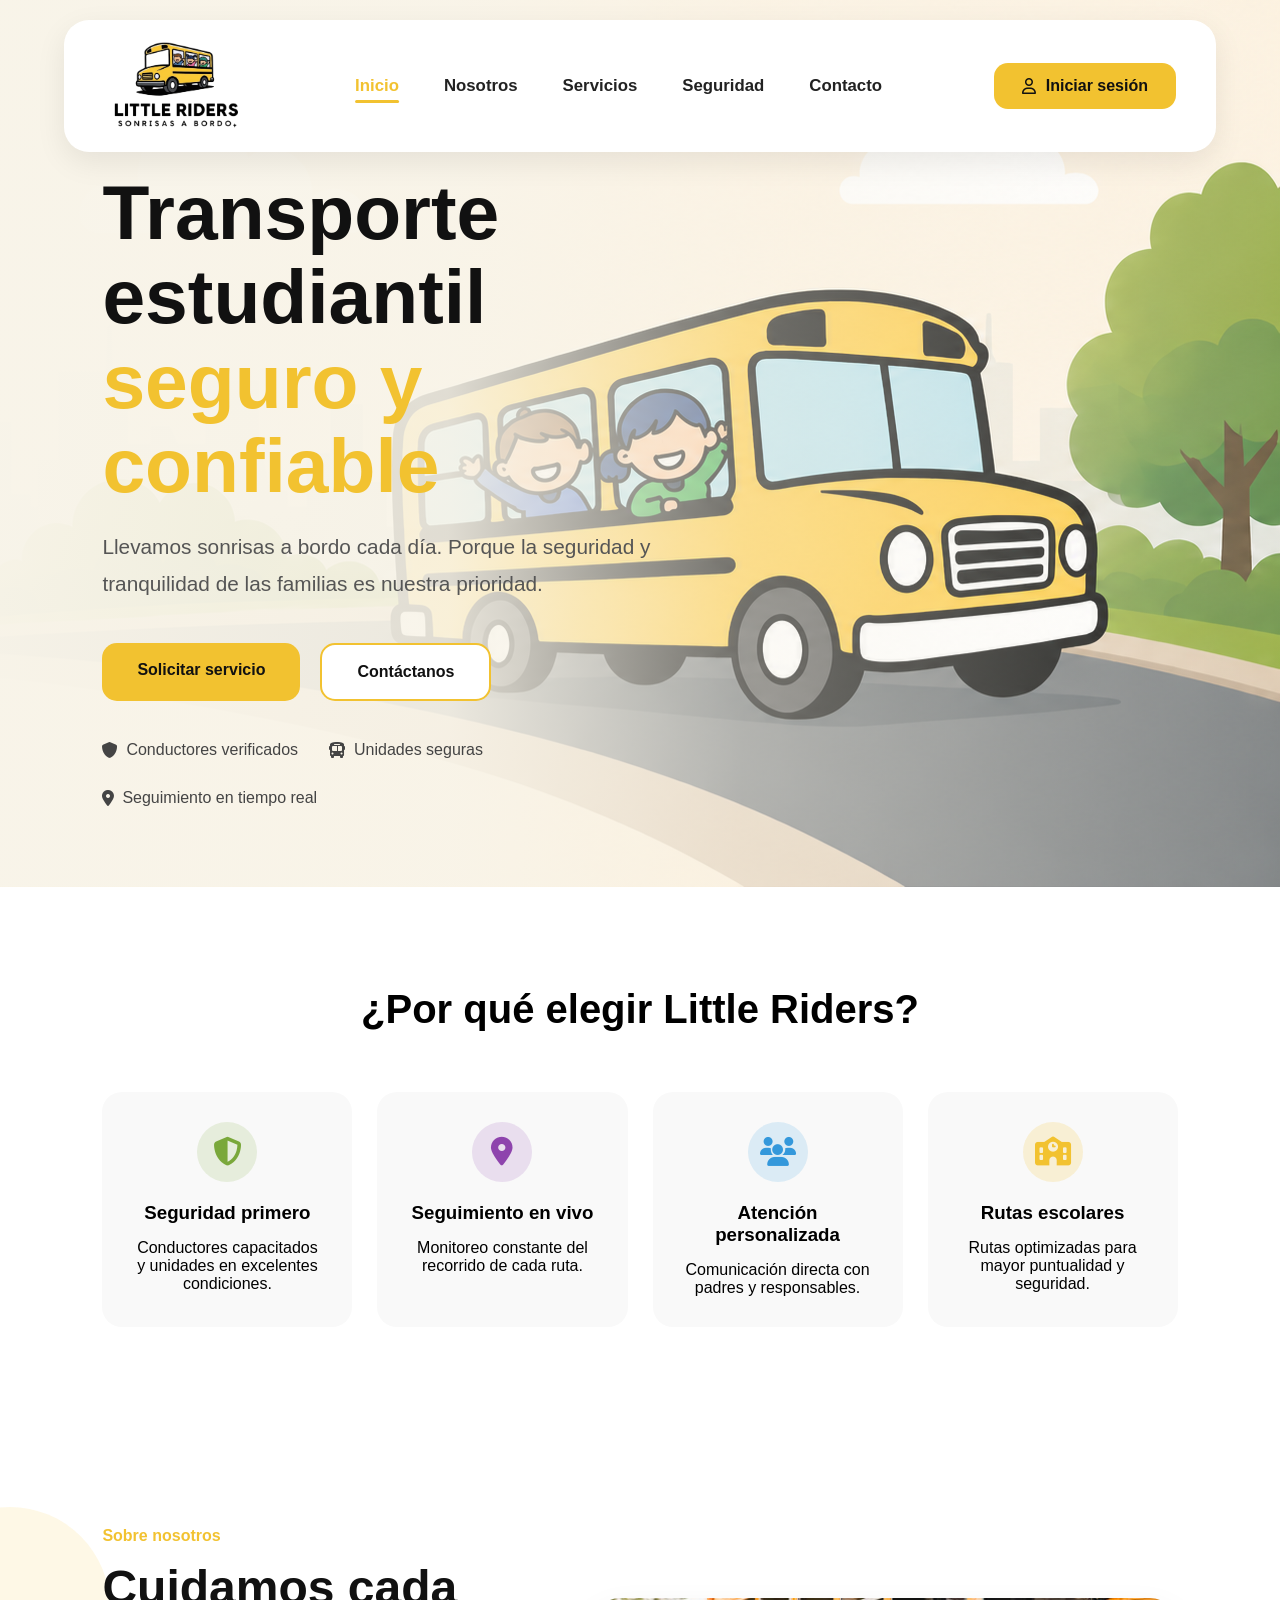
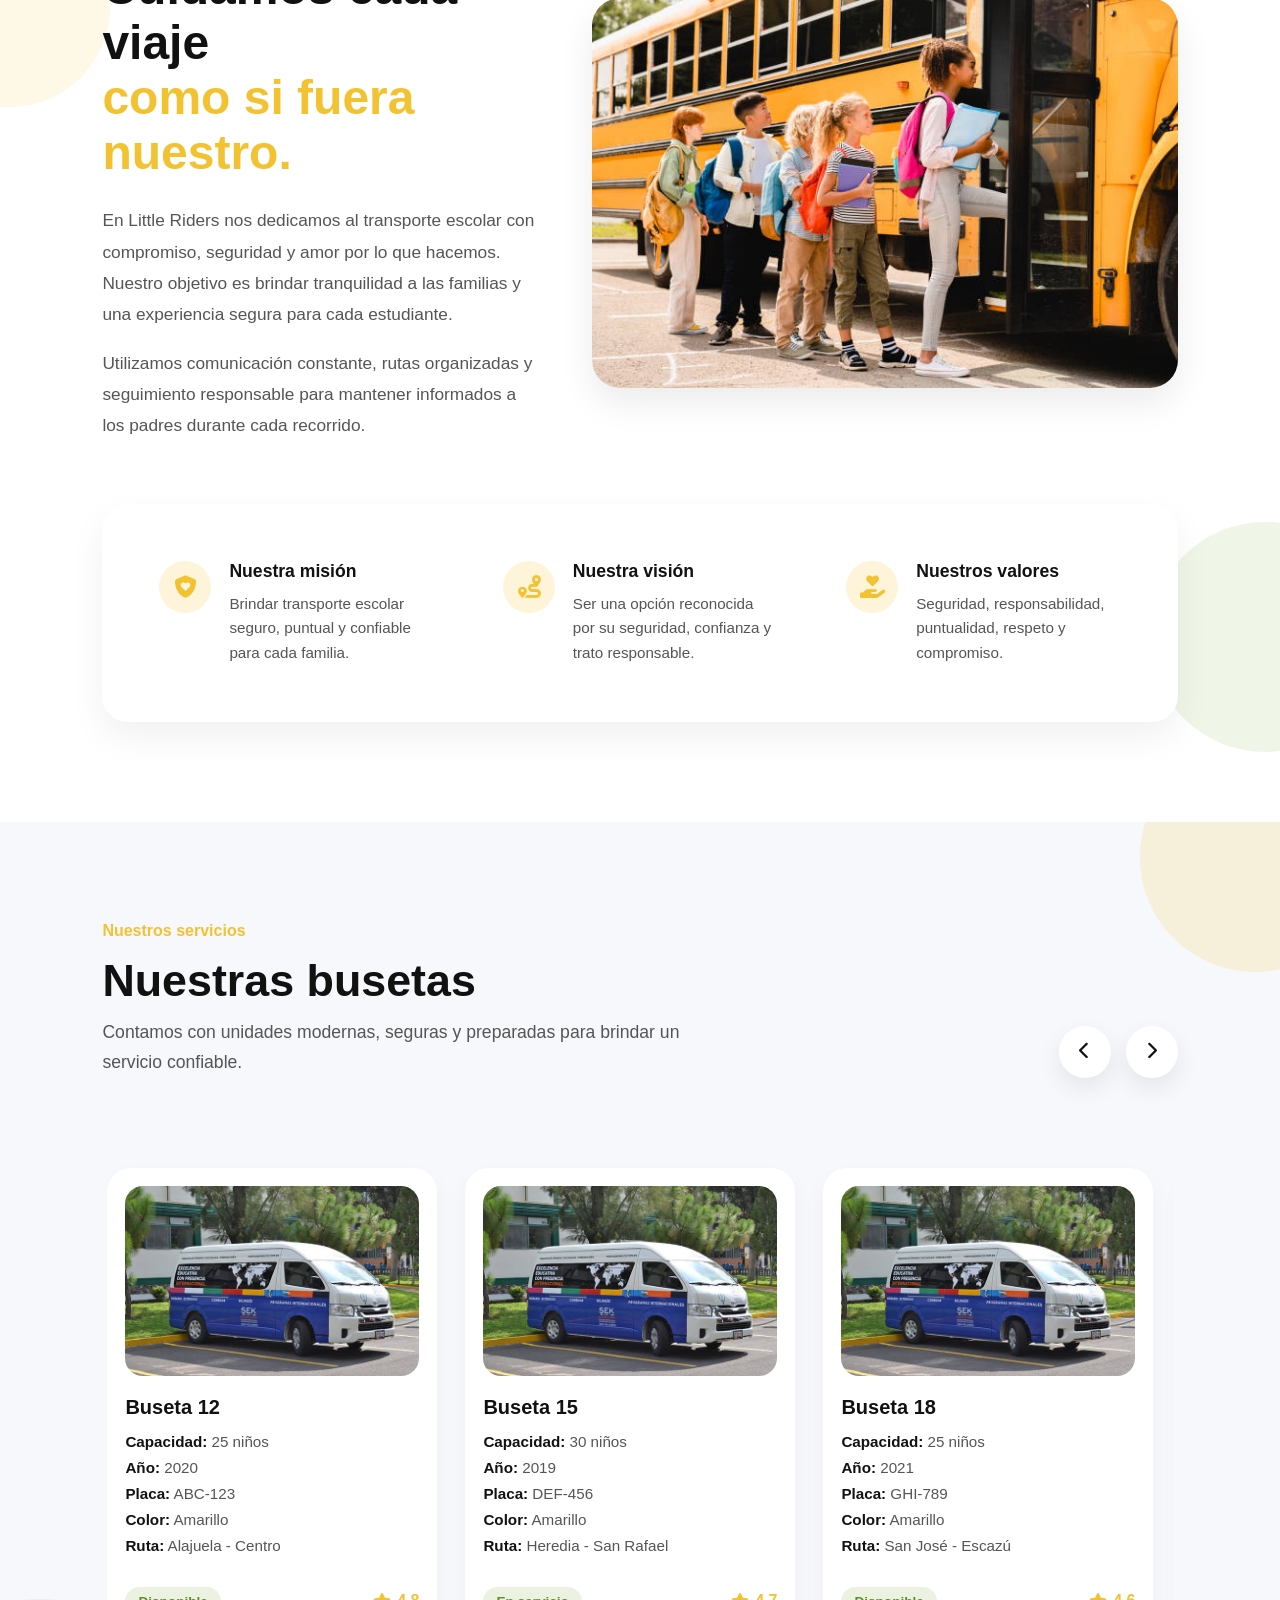
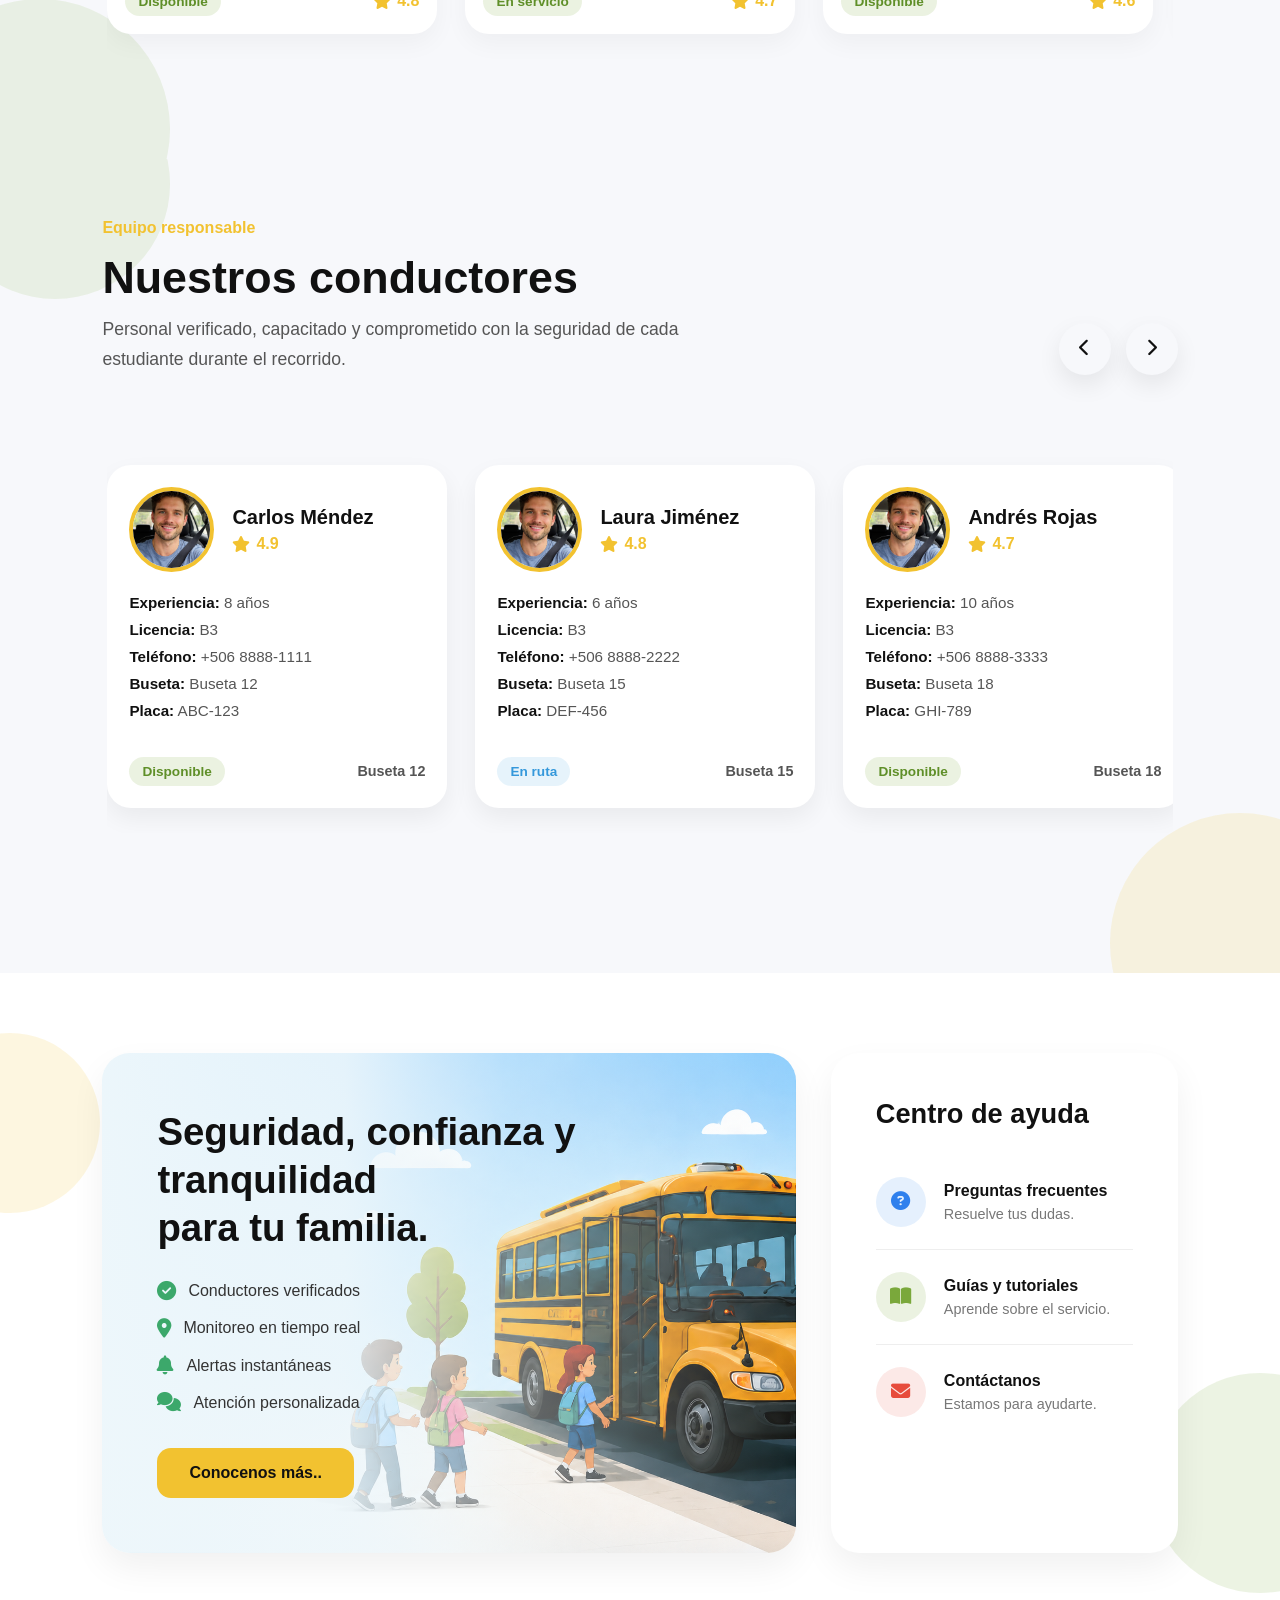
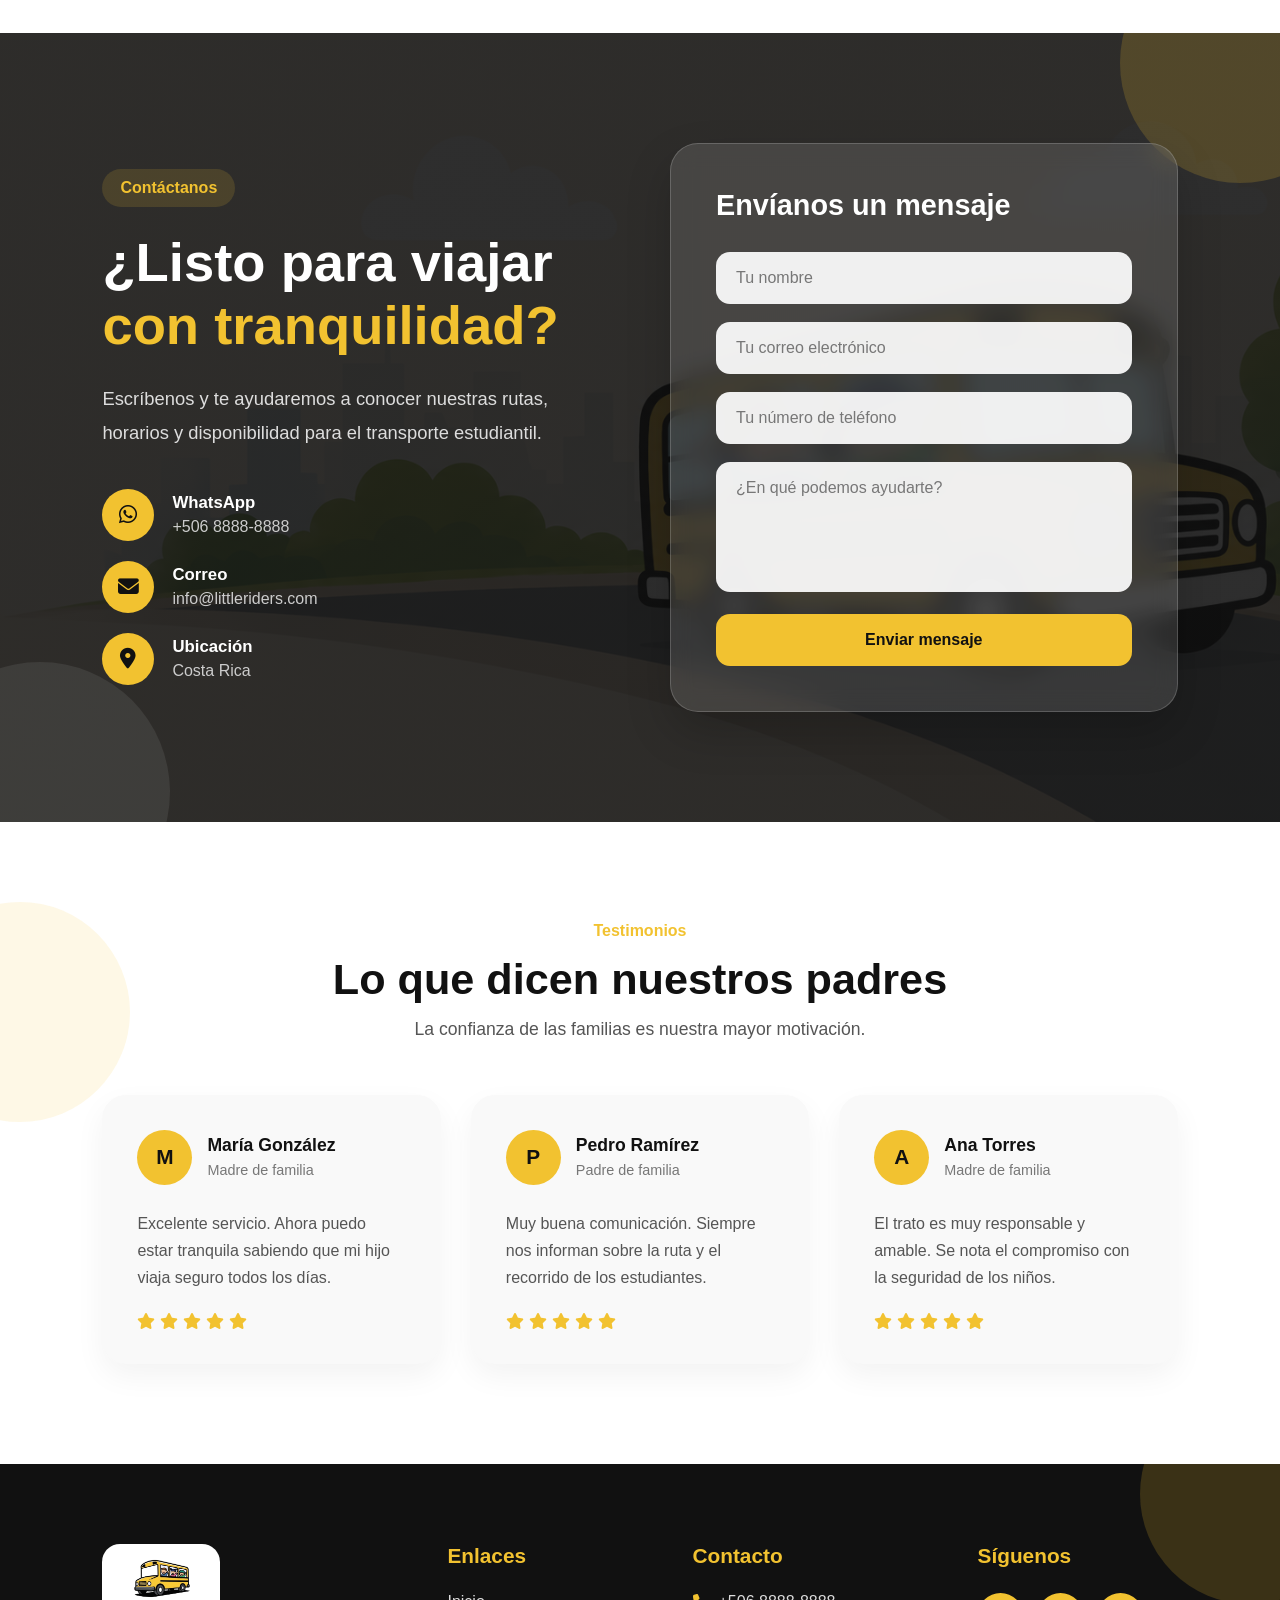
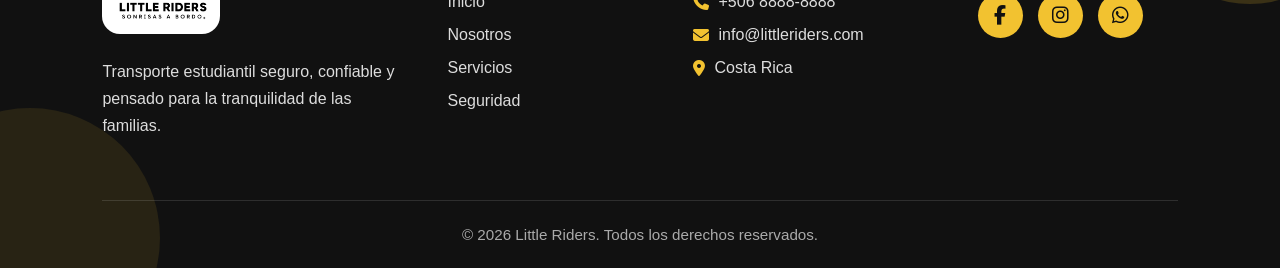
==== commit 80f8a23b: "Detalles y orden: Se ordena una parte del codigo, se implementan animaciones y se corrigen detalles" ====
--- a/index.html
+++ b/index.html
@@ -13,6 +13,7 @@
 
     <link rel="stylesheet" href="https://cdnjs.cloudflare.com/ajax/libs/font-awesome/6.5.1/css/all.min.css">
     <link rel="stylesheet" href="css/styleIndex.css">
+    <link rel="stylesheet" href="css/style.css">
     <title>Little Riders | Inicio</title>
 </head>
 
@@ -58,7 +59,7 @@
                 </p>
 
                 <div class="hero-buttons">
-                    <a href="#" class="btn-primary">
+                    <a href="login.html" class="btn-primary">
                         Solicitar servicio
                     </a>
                     <a href="#formulario-contacto" class="btn-secondary">
--- a/css/styleIndex.css
+++ b/css/styleIndex.css
@@ -2,130 +2,9 @@
 SISTEMA
 ========================================= */ 
 
-*{
-    margin:0;
-    padding:0;
-    box-sizing:border-box;
-}
-
-
 body{
     font-family: "Poppins", sans-serif;
     background:#f8f8f8;
-}
-
-html{
-    scroll-behavior:smooth;
-}
-
-
-
-/* =======================================
-HEADER - PARTE SUPERIOR
-========================================= */ 
-
-
-header{
-    position:fixed;
-
-    top:20px;
-    left:50%;
-
-    transform:translateX(-50%);
-
-    width:90%;
-    max-width:1400px;
-
-    background:white;
-
-    display:flex;
-    align-items:center;
-    justify-content:space-between;
-
-    padding:14px 40px;
-
-    border-radius:25px;
-
-    z-index:1000;
-
-    box-shadow:0 10px 30px rgba(0,0,0,.08);
-}
-
-.logo img{
-    height:100px;
-}
-
-nav ul{
-
-    display:flex;
-    list-style:none;
-    gap:45px;
-}
-
-nav a{
-    position: relative;
-    text-decoration:none;
-    color:#222;
-    font-weight:600;
-    font-size: 1.05rem;
-    transition: color .3s ease;
-}
-
-nav a::after {
-    content: "";
-
-    position: absolute;
-    left: 50%;
-    bottom: -8px;
-
-    width: 0;
-    height: 3px;
-
-    background: #f2c230;
-    border-radius: 20px;
-
-    transform: translateX(-50%);
-    transition: width .3s ease;
-}
-
-.activo{
-
-    color:#f2c230;
-}
-
-nav a:hover {
-    color: #f2c230;
-}
-
-nav a:hover::after {
-    width: 100%;
-}
-
-nav a.activo {
-    color: #f2c230;
-}
-
-nav a.activo::after {
-    width: 100%;
-}
-
-.btn-login{
-
-    text-decoration:none;
-
-    background:#f2c230;
-
-    color:#111;
-
-    padding:14px 28px;
-
-    border-radius:14px;
-
-    font-weight:600;
-
-    display:flex;
-    align-items:center;
-    gap:10px;
 }
 
 /* =======================================
@@ -524,7 +403,7 @@
 
 .vehicles-section {
     background: #f7f8fb;
-    padding: 100px 8%;
+    padding: 100px 8% 60px; 
     position: relative;
     overflow: hidden;
 }
@@ -614,7 +493,7 @@
 
 .vehicles-wrapper {
     overflow: hidden;
-    padding: 10px 5px 25px;
+    padding: 35px 5px 40px;
 }
 
 .vehicles-track {
@@ -624,7 +503,8 @@
     overflow-x: auto;
     scroll-behavior: smooth;
 
-    padding-bottom: 15px;
+    padding-top: 10px;
+    padding-bottom: 25px;
 
     scrollbar-width: none;
 }
@@ -643,14 +523,14 @@
 
     padding: 18px;
 
-    box-shadow: 0 15px 35px rgba(0,0,0,.07);
+    box-shadow: 0 10px 25px rgba(0,0,0,.04);
 
     transition: transform .3s ease, box-shadow .3s ease;
 }
 
 .vehicle-card:hover {
     transform: translateY(-10px);
-    box-shadow: 0 22px 45px rgba(0,0,0,.10);
+    box-shadow: 0 16px 32px rgba(0,0,0,.10);
 }
 
 .vehicle-image {
@@ -702,8 +582,6 @@
     justify-content: space-between;
 
     padding-top: 15px;
-
-    border-top: 1px solid #eee;
 }
 
 .vehicle-status {
@@ -737,8 +615,8 @@
 ========================================= */
 
 .drivers-section {
-    background: white;
-    padding: 100px 8%;
+    background: #f7f8fb;
+    padding: 60px 8% 100px;
     position: relative;
     overflow: hidden;
 }
@@ -747,12 +625,12 @@
     content: "";
     position: absolute;
     top: -90px;
-    left: -90px;
+    left: -60px;
 
     width: 230px;
     height: 230px;
 
-    background: rgba(52, 152, 219, 0.10);
+    background: rgba(122, 168, 59, 0.12);
     border-radius: 50%;
 }
 
@@ -829,7 +707,7 @@
 
 .drivers-wrapper {
     overflow: hidden;
-    padding: 10px 5px 25px;
+    padding: 35px 5px 40px;
 }
 
 .drivers-track {
@@ -839,7 +717,8 @@
     overflow-x: auto;
     scroll-behavior: smooth;
 
-    padding-bottom: 15px;
+    padding-top: 10px;
+    padding-bottom: 25px;
 
     scrollbar-width: none;
 }
@@ -852,20 +731,20 @@
     min-width: 340px;
     max-width: 340px;
 
-    background: #f7f8fb;
-
-    border-radius: 26px;
+    background: white;
+
+    border-radius: 24px;
 
     padding: 22px;
 
-    box-shadow: 0 15px 35px rgba(0,0,0,.06);
+    box-shadow: 0 10px 25px rgba(0,0,0,.06);
 
     transition: transform .3s ease, box-shadow .3s ease;
 }
 
 .driver-card:hover {
     transform: translateY(-10px);
-    box-shadow: 0 22px 45px rgba(0,0,0,.10);
+    box-shadow: 0 16px 32px rgba(0,0,0,.10);
 }
 
 .driver-top {
@@ -938,7 +817,6 @@
 
     padding-top: 16px;
 
-    border-top: 1px solid #e5e5e5;
 }
 
 .driver-status {
@@ -1527,208 +1405,3 @@
     box-shadow: 0 12px 25px rgba(242,194,48,.35);
 }
 
-
-
-/* =======================================
-FOOTER
-========================================= */ 
-
-.footer {
-    background: #111;
-    color: white;
-
-    padding: 80px 8% 25px;
-
-    position: relative;
-    overflow: hidden;
-}
-
-.footer::before {
-    content: "";
-
-    position: absolute;
-    top: -80px;
-    right: -80px;
-
-    width: 220px;
-    height: 220px;
-
-    background: rgba(242, 194, 48, 0.18);
-
-    border-radius: 50%;
-}
-
-.footer::after {
-    content: "";
-
-    position: absolute;
-    bottom: -100px;
-    left: -100px;
-
-    width: 260px;
-    height: 260px;
-
-    background: rgba(242, 194, 48, 0.10);
-
-    border-radius: 50%;
-}
-
-.footer-content {
-    position: relative;
-    z-index: 2;
-
-    display: grid;
-    grid-template-columns: 1.5fr 1fr 1.2fr 1fr;
-
-    gap: 45px;
-}
-
-.footer-col h3 {
-    font-size: 1.3rem;
-
-    margin-bottom: 25px;
-
-    color: #f2c230;
-}
-
-.footer-brand img {
-    height: 90px;
-
-    background: white;
-
-    padding: 10px;
-
-    border-radius: 18px;
-
-    margin-bottom: 20px;
-}
-
-.footer-brand p {
-    color: #ddd;
-
-    line-height: 1.7;
-
-    max-width: 330px;
-}
-
-.footer-col ul {
-    list-style: none;
-}
-
-.footer-col ul li {
-    margin-bottom: 15px;
-
-    color: #ddd;
-
-    display: flex;
-    align-items: center;
-    gap: 10px;
-}
-
-.footer-col ul li i {
-    color: #f2c230;
-}
-
-.footer-col ul li a {
-    text-decoration: none;
-
-    color: #ddd;
-
-    transition: color .3s ease, padding-left .3s ease;
-}
-
-.footer-col ul li a:hover {
-    color: #f2c230;
-
-    padding-left: 8px;
-}
-
-
-/* 
-LINKS E ICONOS DE REDES SOCIALES
-*/ 
-
-.social-links {
-    display: flex;
-    gap: 15px;
-}
-
-.social-links a {
-    width: 45px;
-    height: 45px;
-
-    border-radius: 50%;
-
-    background: #f2c230;
-
-    color: #111;
-
-    display: flex;
-    align-items: center;
-    justify-content: center;
-
-    text-decoration: none;
-
-    font-size: 1.2rem;
-
-    transition: transform .3s ease, box-shadow .3s ease, background .3s ease;
-}
-
-.social-links a:hover {
-    transform: translateY(-6px);
-
-    background: #ffd447;
-
-    box-shadow: 0 12px 25px rgba(242, 194, 48, .35);
-}
-
-.footer-bottom {
-    position: relative;
-    z-index: 2;
-
-    margin-top: 60px;
-    padding-top: 25px;
-
-    border-top: 1px solid rgba(255,255,255,.12);
-
-    text-align: center;
-}
-
-.footer-bottom p {
-    color: #aaa;
-
-    font-size: .95rem;
-}
-
-/* 
-PARA QUE SEA RESPONSIVO
-*/ 
-
-@media (max-width: 1000px) {
-
-    .footer-content {
-        grid-template-columns: repeat(2, 1fr);
-    }
-
-}
-
-@media (max-width: 600px) {
-
-    .footer {
-        padding: 70px 6% 25px;
-    }
-
-    .footer-content {
-        grid-template-columns: 1fr;
-        gap: 35px;
-    }
-
-    .footer-brand img {
-        height: 75px;
-    }
-
-    .footer-col h3 {
-        margin-bottom: 18px;
-    }
-
-}
--- a/css/style.css
+++ b/css/style.css
@@ -0,0 +1,339 @@
+/* =======================================
+SISTEMA
+========================================= */ 
+
+*{
+    margin:0;
+    padding:0;
+    box-sizing:border-box;
+}
+
+html{
+    scroll-behavior:smooth;
+}
+
+/* =======================================
+HEADER - PARTE SUPERIOR
+========================================= */ 
+
+
+header{
+    position:fixed;
+
+    top:20px;
+    left:50%;
+
+    transform:translateX(-50%) translateY(-30px);
+    opacity: 0;
+
+    width:90%;
+    max-width:1400px;
+
+    background:white;
+
+    display:flex;
+    align-items:center;
+    justify-content:space-between;
+
+    padding:14px 40px;
+
+    border-radius:25px;
+
+    z-index:1000;
+
+    box-shadow:0 10px 30px rgba(0,0,0,.08);
+
+    transition: transform .45s ease, opacity .45s ease;
+}
+
+header.header-visible {
+    transform: translateX(-50%) translateY(0);
+    opacity: 1;
+}
+
+header.header-hidden {
+    transform: translateX(-50%) translateY(-130%);
+    opacity: 0;
+}
+
+
+.logo img{
+    height:100px;
+}
+
+nav ul{
+
+    display:flex;
+    list-style:none;
+    gap:45px;
+}
+
+nav a{
+    position: relative;
+    text-decoration:none;
+    color:#222;
+    font-weight:600;
+    font-size: 1.05rem;
+    transition: color .3s ease;
+}
+
+nav a::after {
+    content: "";
+
+    position: absolute;
+    left: 50%;
+    bottom: -8px;
+
+    width: 0;
+    height: 3px;
+
+    background: #f2c230;
+    border-radius: 20px;
+
+    transform: translateX(-50%);
+    transition: width .3s ease;
+}
+
+.activo{
+
+    color:#f2c230;
+}
+
+nav a:hover {
+    color: #f2c230;
+}
+
+nav a:hover::after {
+    width: 100%;
+}
+
+nav a.activo {
+    color: #f2c230;
+}
+
+nav a.activo::after {
+    width: 100%;
+}
+
+.btn-login{
+
+    text-decoration:none;
+
+    background:#f2c230;
+
+    color:#111;
+
+    padding:14px 28px;
+
+    border-radius:14px;
+
+    font-weight:600;
+
+    display:flex;
+    align-items:center;
+    gap:10px;
+}
+
+/* =======================================
+FOOTER
+========================================= */ 
+
+.footer {
+    background: #111;
+    color: white;
+
+    padding: 80px 8% 25px;
+
+    position: relative;
+    overflow: hidden;
+}
+
+.footer::before {
+    content: "";
+
+    position: absolute;
+    top: -80px;
+    right: -80px;
+
+    width: 220px;
+    height: 220px;
+
+    background: rgba(242, 194, 48, 0.18);
+
+    border-radius: 50%;
+}
+
+.footer::after {
+    content: "";
+
+    position: absolute;
+    bottom: -100px;
+    left: -100px;
+
+    width: 260px;
+    height: 260px;
+
+    background: rgba(242, 194, 48, 0.10);
+
+    border-radius: 50%;
+}
+
+.footer-content {
+    position: relative;
+    z-index: 2;
+
+    display: grid;
+    grid-template-columns: 1.5fr 1fr 1.2fr 1fr;
+
+    gap: 45px;
+}
+
+.footer-col h3 {
+    font-size: 1.3rem;
+
+    margin-bottom: 25px;
+
+    color: #f2c230;
+}
+
+.footer-brand img {
+    height: 90px;
+
+    background: white;
+
+    padding: 10px;
+
+    border-radius: 18px;
+
+    margin-bottom: 20px;
+}
+
+.footer-brand p {
+    color: #ddd;
+
+    line-height: 1.7;
+
+    max-width: 330px;
+}
+
+.footer-col ul {
+    list-style: none;
+}
+
+.footer-col ul li {
+    margin-bottom: 15px;
+
+    color: #ddd;
+
+    display: flex;
+    align-items: center;
+    gap: 10px;
+}
+
+.footer-col ul li i {
+    color: #f2c230;
+}
+
+.footer-col ul li a {
+    text-decoration: none;
+
+    color: #ddd;
+
+    transition: color .3s ease, padding-left .3s ease;
+}
+
+.footer-col ul li a:hover {
+    color: #f2c230;
+
+    padding-left: 8px;
+}
+
+
+/* 
+LINKS E ICONOS DE REDES SOCIALES
+*/ 
+
+.social-links {
+    display: flex;
+    gap: 15px;
+}
+
+.social-links a {
+    width: 45px;
+    height: 45px;
+
+    border-radius: 50%;
+
+    background: #f2c230;
+
+    color: #111;
+
+    display: flex;
+    align-items: center;
+    justify-content: center;
+
+    text-decoration: none;
+
+    font-size: 1.2rem;
+
+    transition: transform .3s ease, box-shadow .3s ease, background .3s ease;
+}
+
+.social-links a:hover {
+    transform: translateY(-6px);
+
+    background: #ffd447;
+
+    box-shadow: 0 12px 25px rgba(242, 194, 48, .35);
+}
+
+.footer-bottom {
+    position: relative;
+    z-index: 2;
+
+    margin-top: 60px;
+    padding-top: 25px;
+
+    border-top: 1px solid rgba(255,255,255,.12);
+
+    text-align: center;
+}
+
+.footer-bottom p {
+    color: #aaa;
+
+    font-size: .95rem;
+}
+
+/* 
+PARA QUE SEA RESPONSIVO
+*/ 
+
+@media (max-width: 1000px) {
+
+    .footer-content {
+        grid-template-columns: repeat(2, 1fr);
+    }
+
+}
+
+@media (max-width: 600px) {
+
+    .footer {
+        padding: 70px 6% 25px;
+    }
+
+    .footer-content {
+        grid-template-columns: 1fr;
+        gap: 35px;
+    }
+
+    .footer-brand img {
+        height: 75px;
+    }
+
+    .footer-col h3 {
+        margin-bottom: 18px;
+    }
+
+}
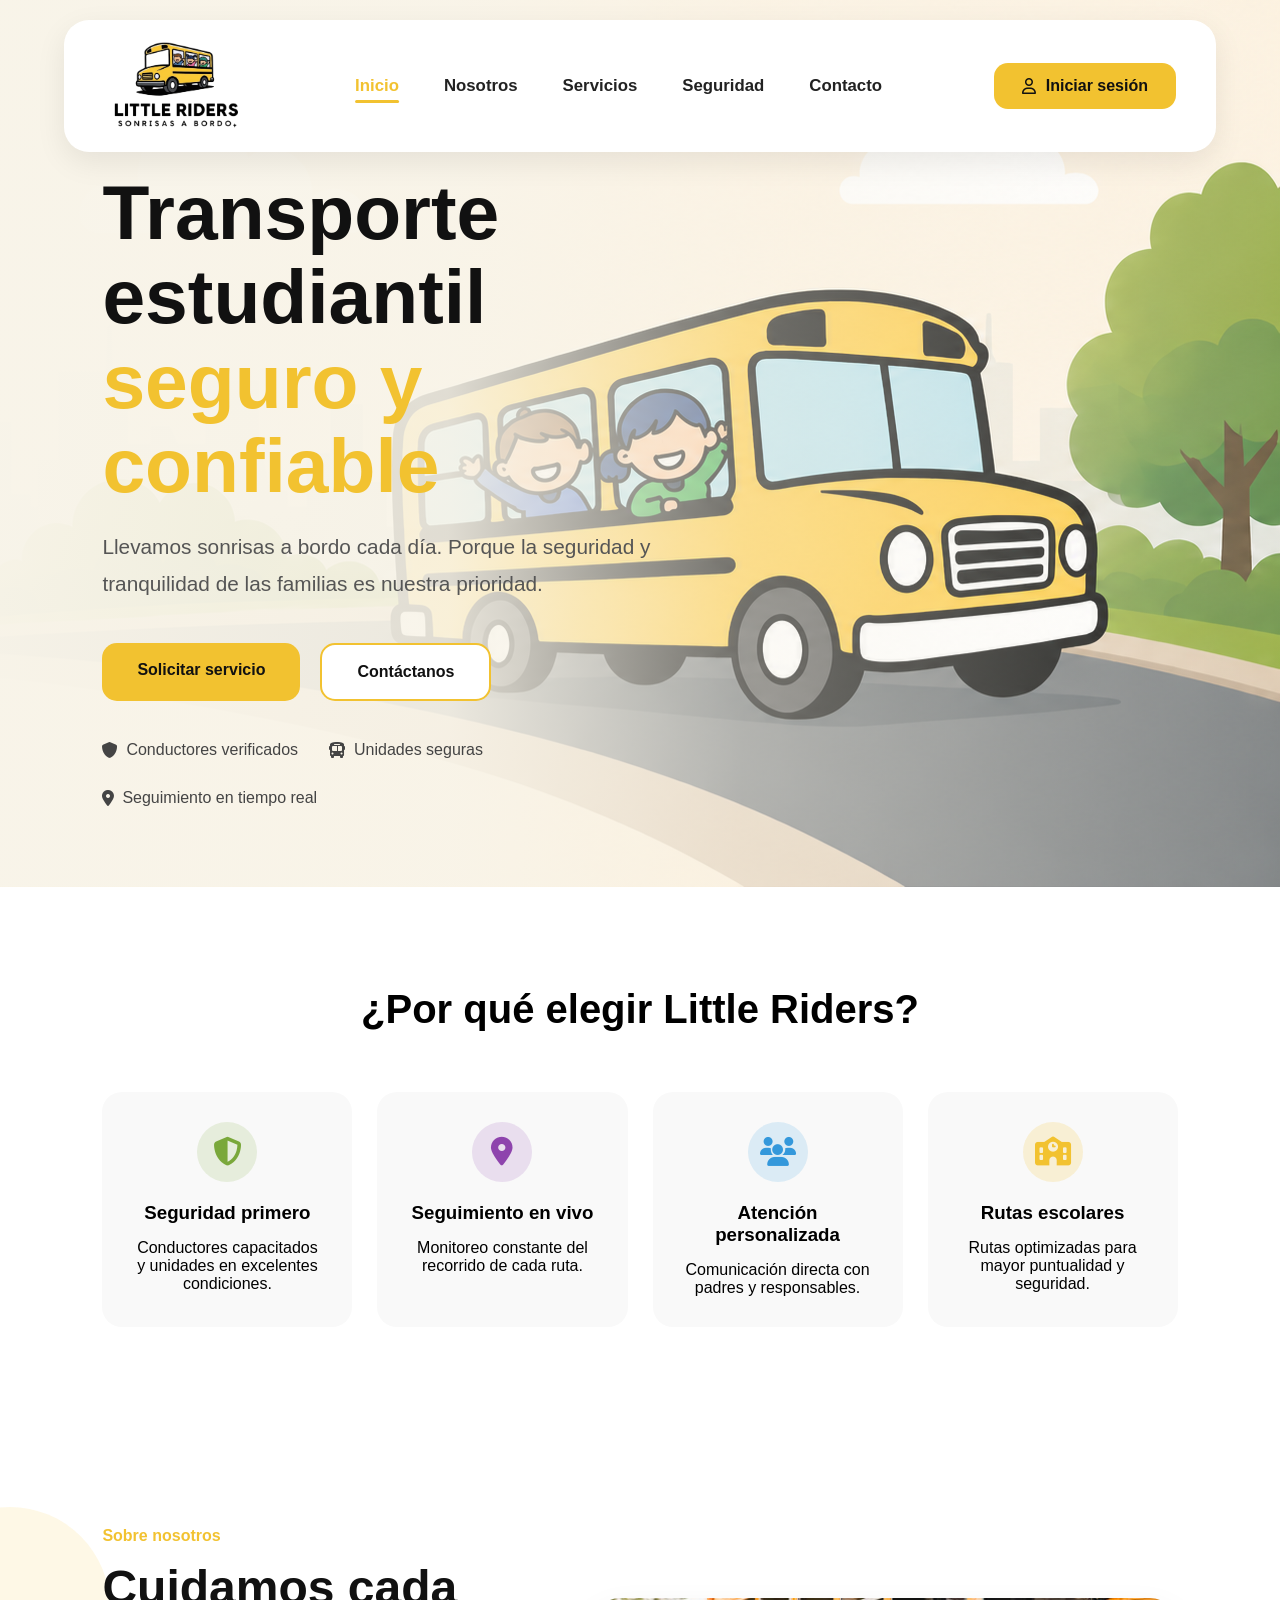
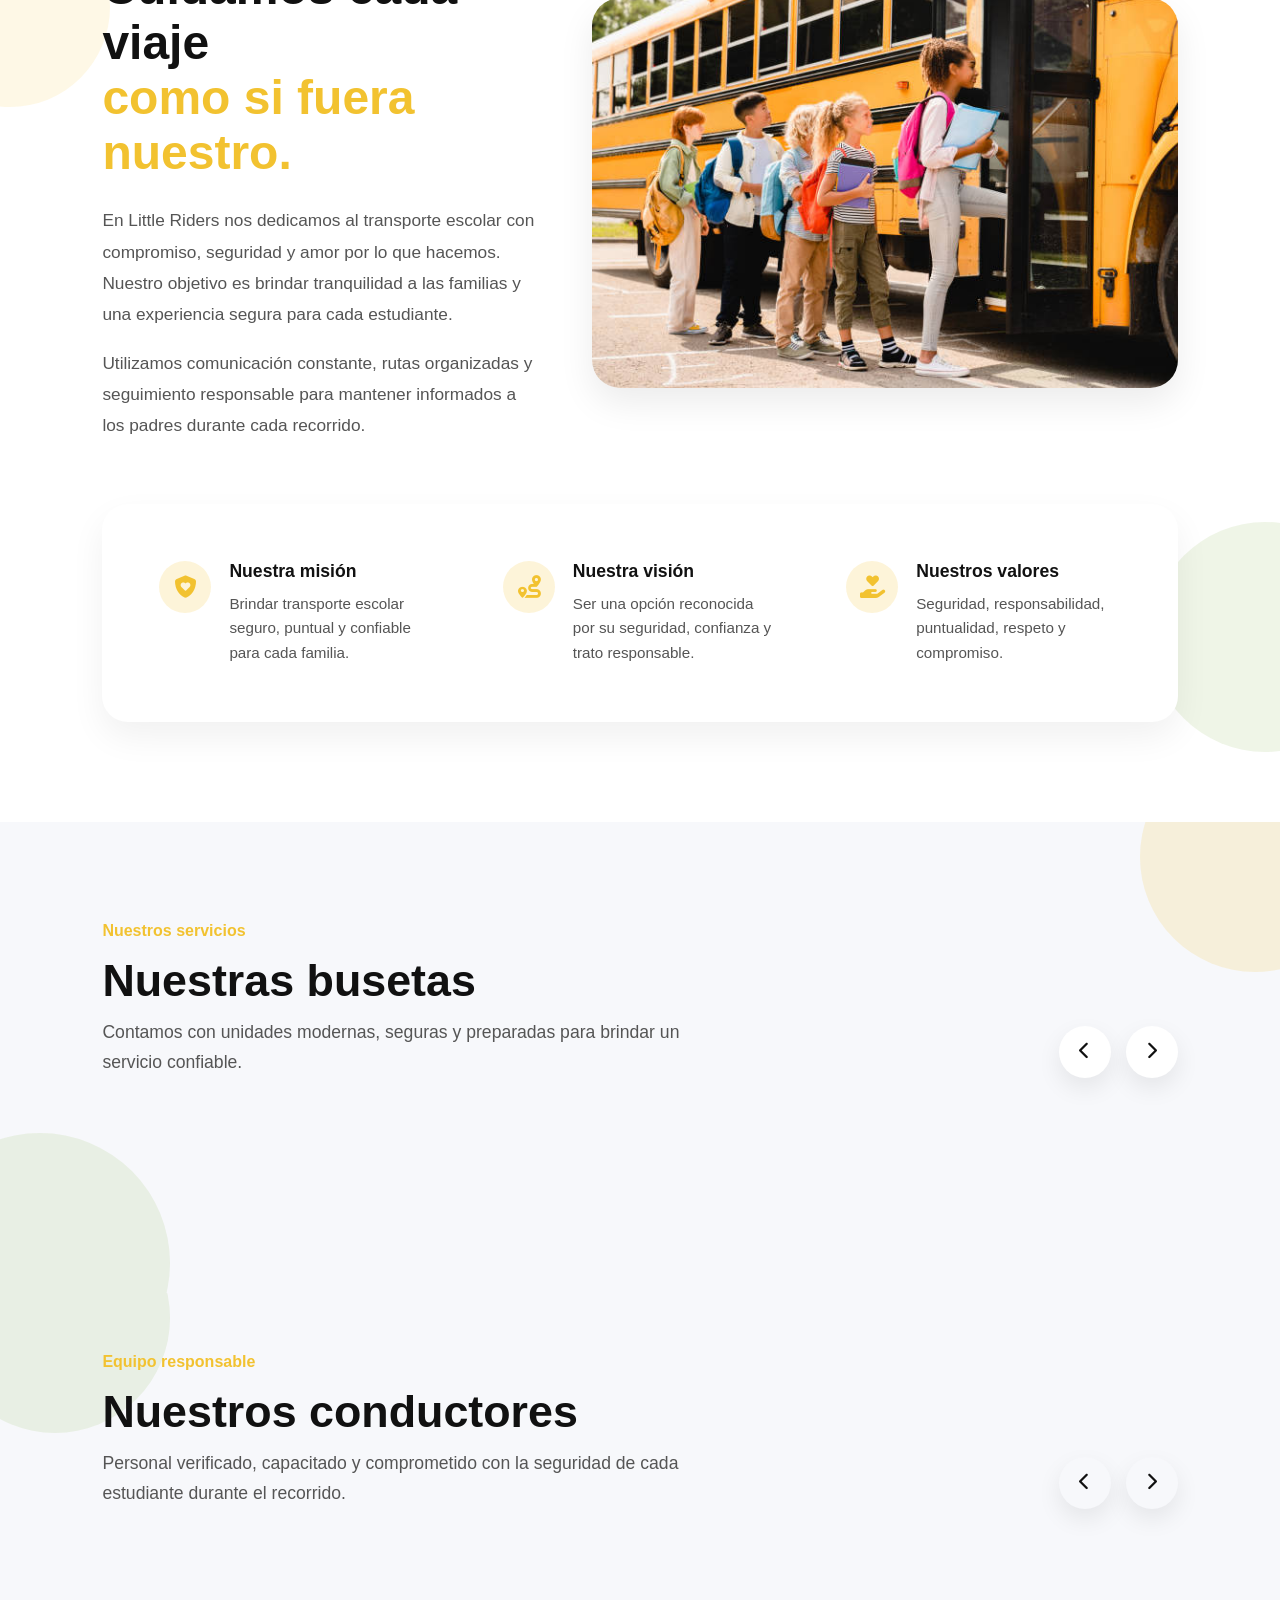
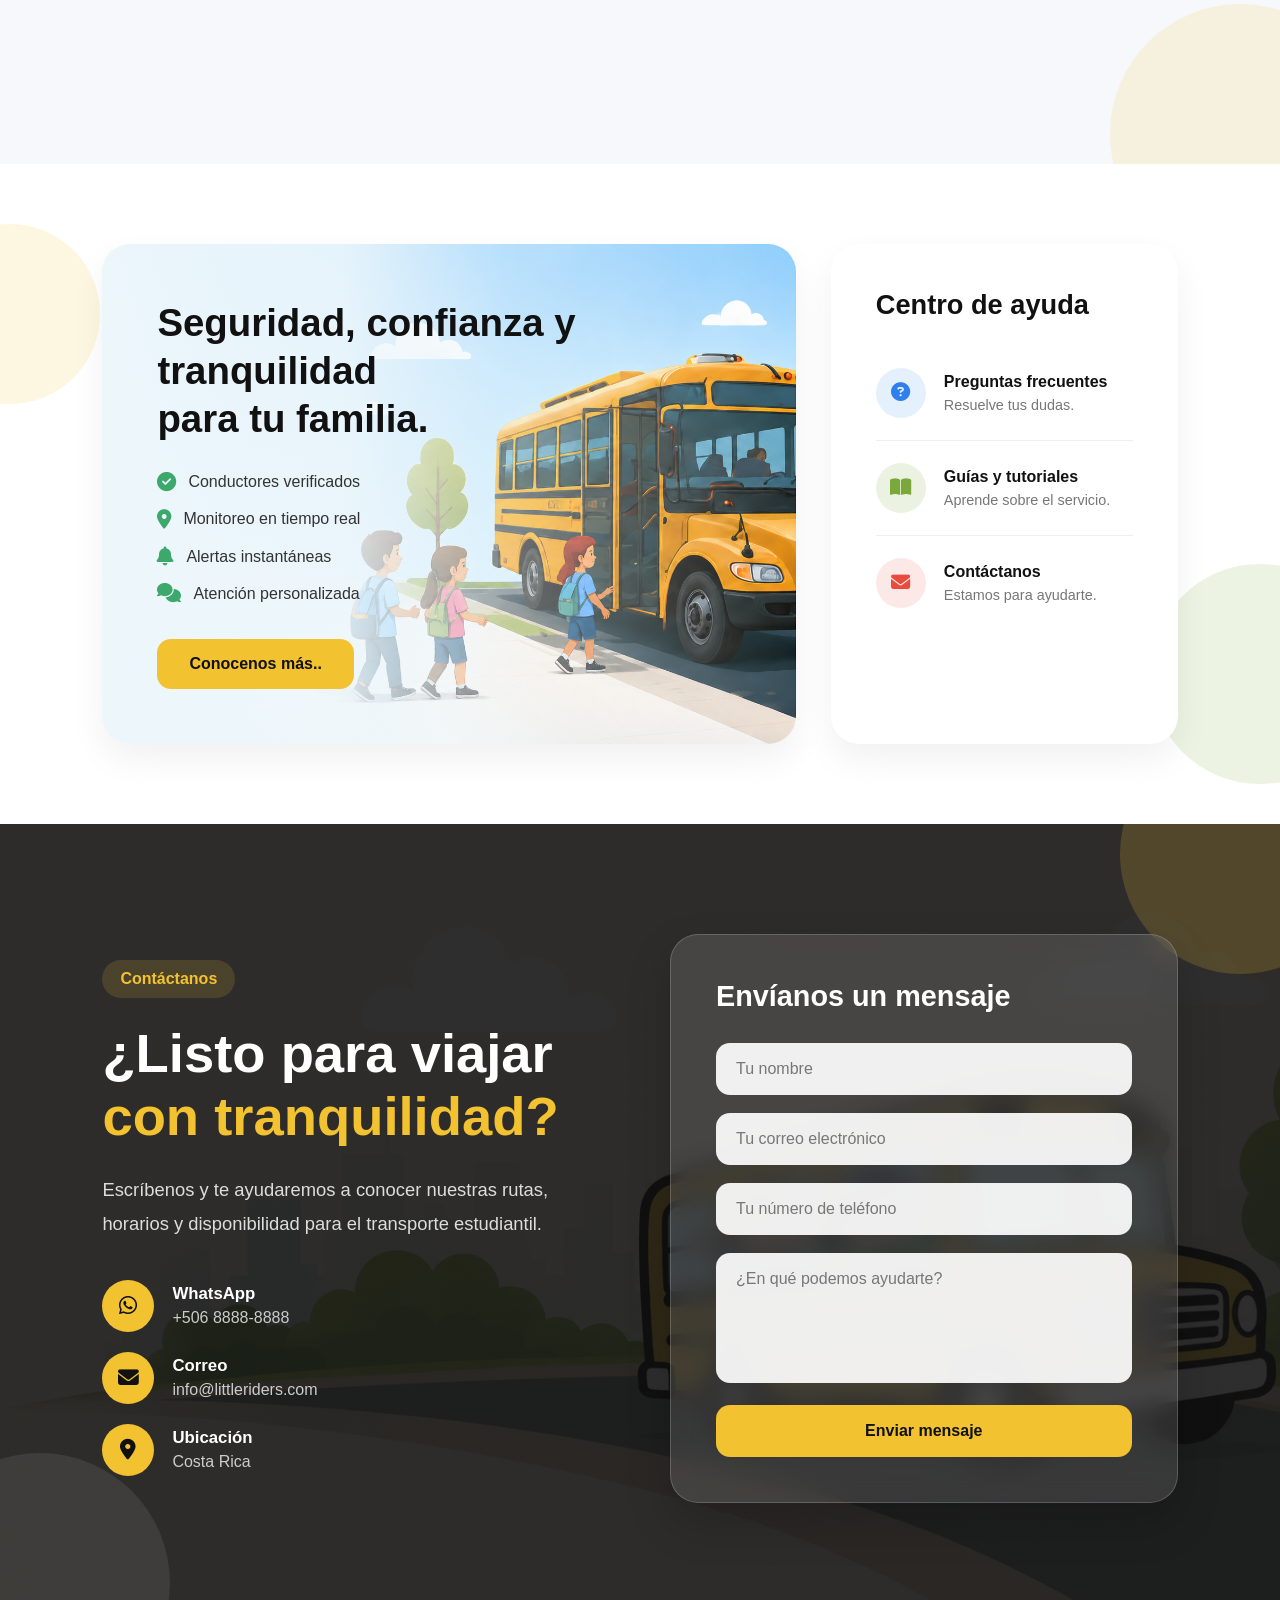
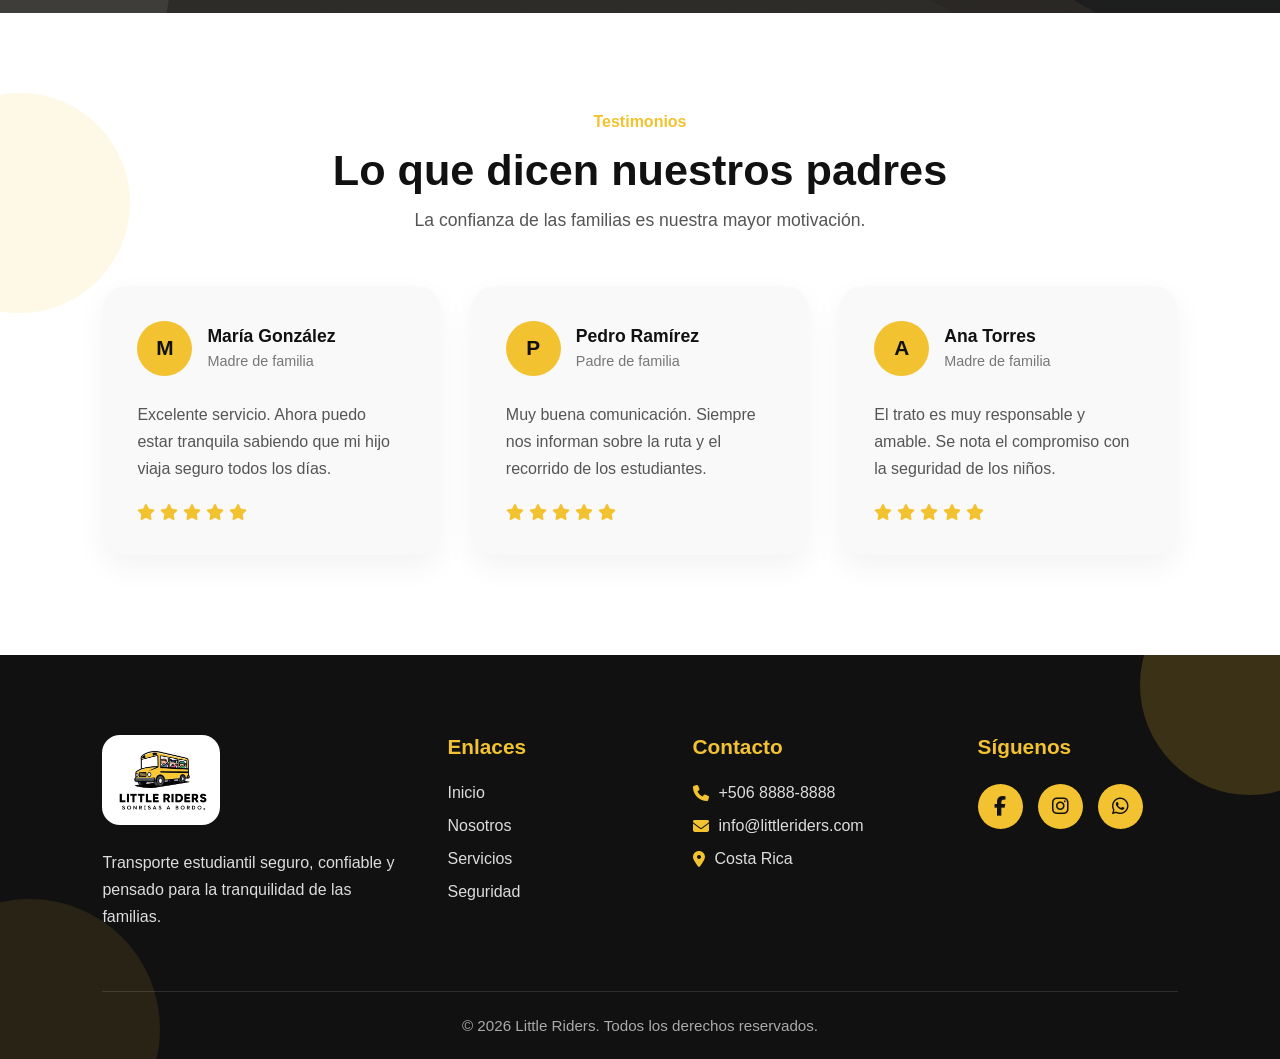
==== commit 7f02cf07: "LocalStorage: Se crea una pequeña simulacion de base de datos, se implementa el localstorage, la sem" ====
--- a/index.html
+++ b/index.html
@@ -651,6 +651,8 @@
         </div>
     </footer>
 
+    <script src="js/storage.js"></script>
+    <script src="js/seed.js"></script>
     <script src="js/index.js"></script>
 </body>
 
